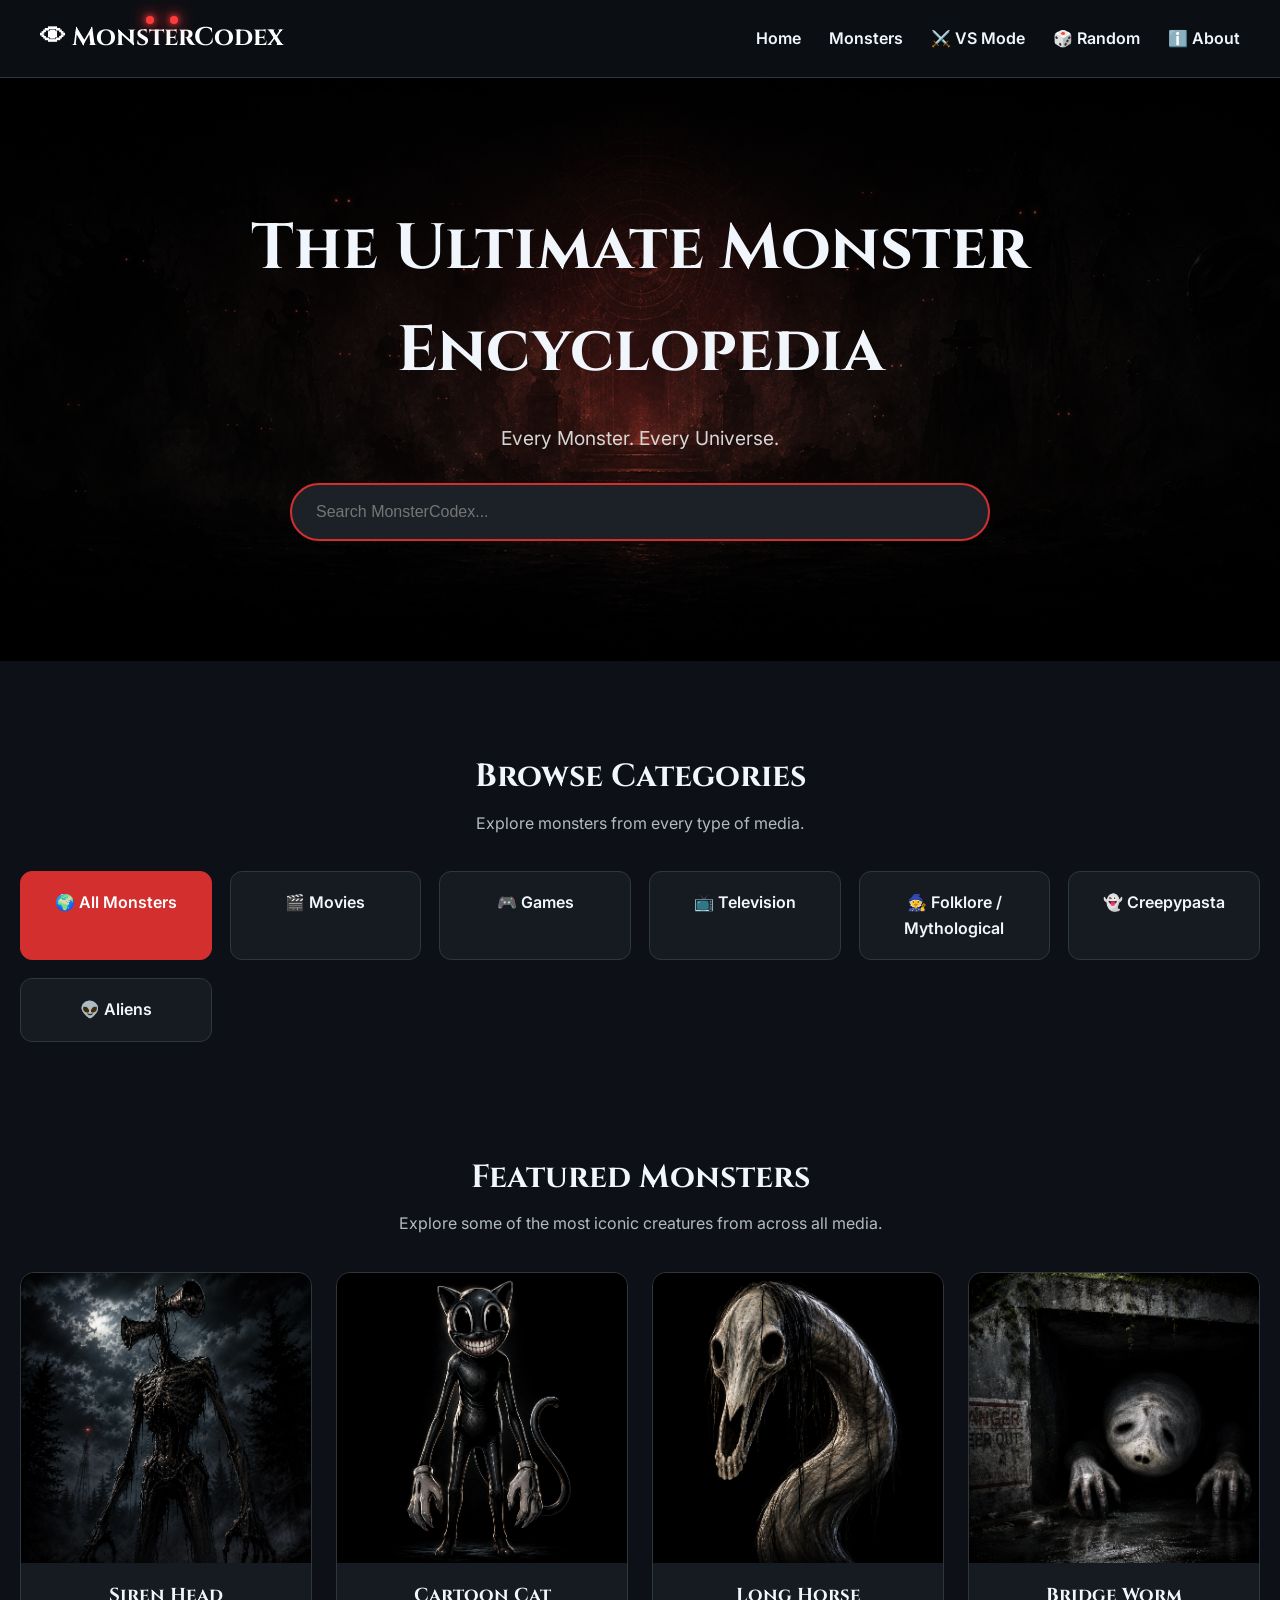
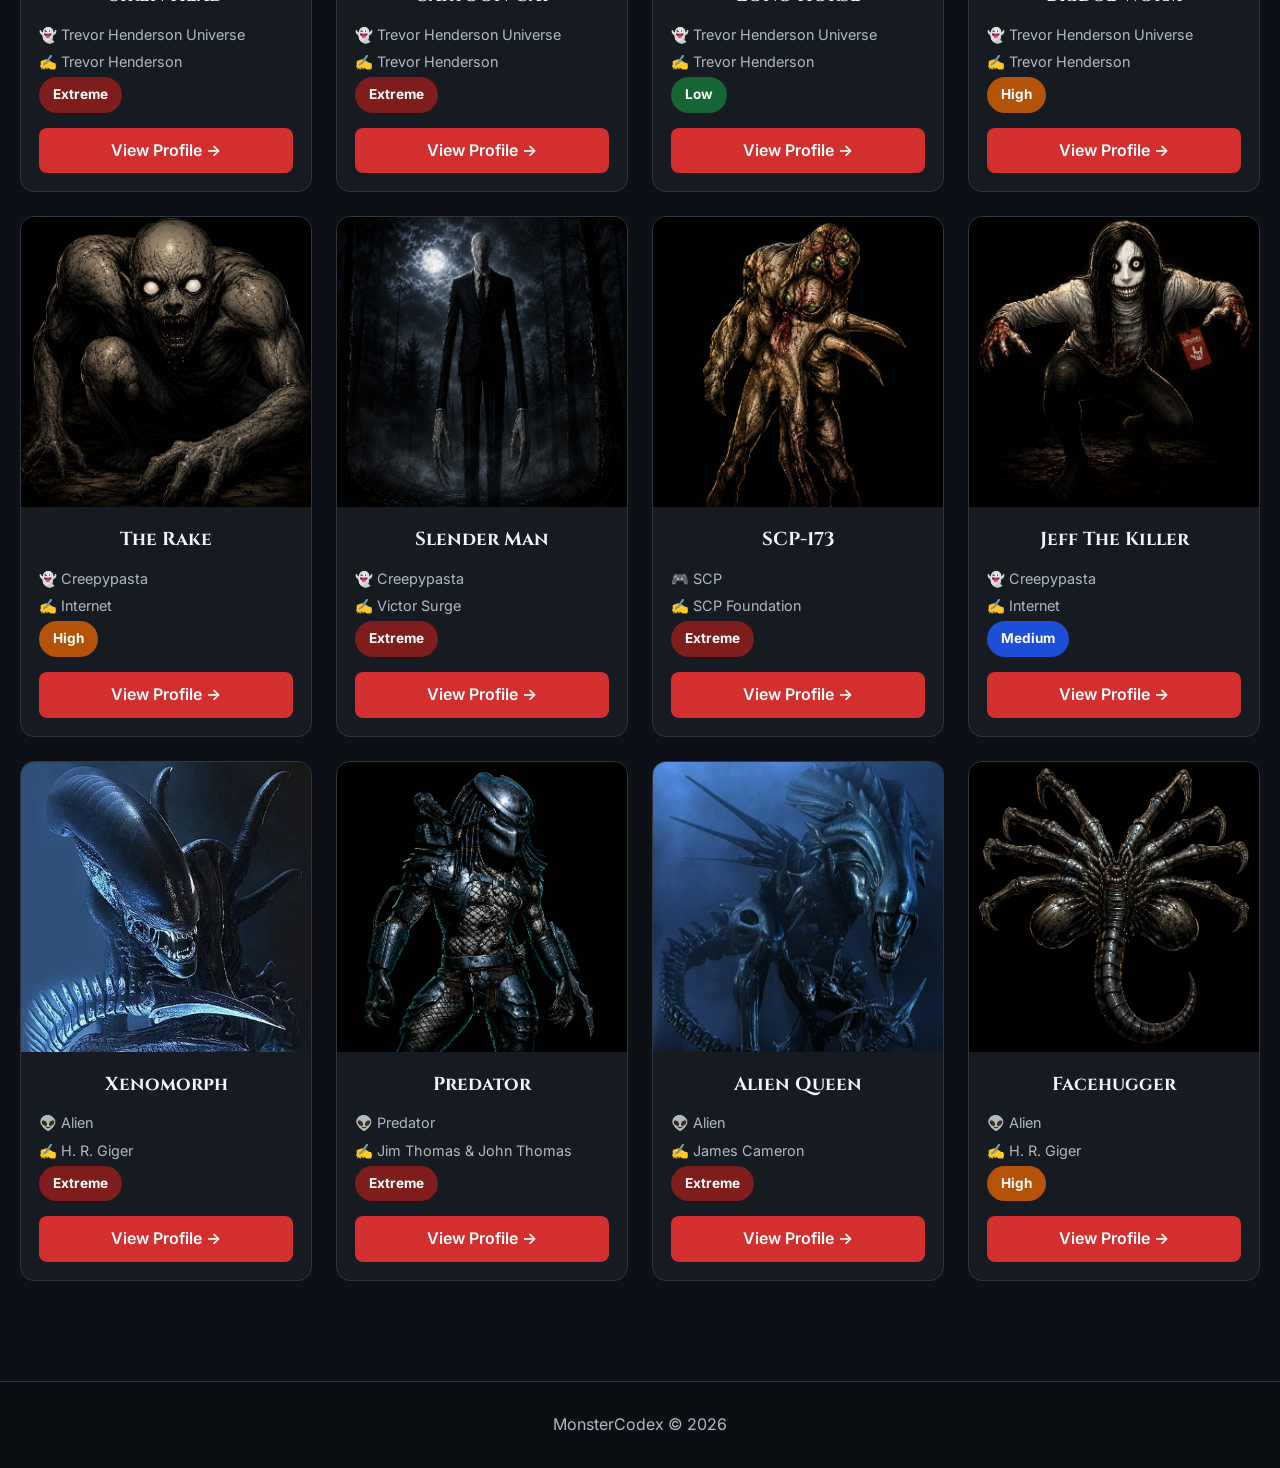
==== index.html @ 04d229d4 "Update monster.html to enhance navigation and improve layout" ====
<!DOCTYPE html>
<html lang="en">

<head>

<meta charset="UTF-8">
<meta name="viewport" content="width=device-width, initial-scale=1.0">

<title>MonsterCodex | Every Monster. Every Universe.</title>

<link rel="preconnect" href="https://fonts.googleapis.com">
<link rel="preconnect" href="https://fonts.gstatic.com" crossorigin>

<link
    href="https://fonts.googleapis.com/css2?family=Cinzel:wght@700&family=Inter:wght@300;400;500;600;700&display=swap"
    rel="stylesheet"
>

<link rel="stylesheet" href="style.css">

</head>


<body>


<!-- =========================
     NAVIGATION
========================= -->

<nav class="navbar">

    <div class="logo">

        <div class="monster-eyes">
            <span class="eye"></span>
            <span class="eye"></span>
        </div>

        <a href="index.html">
            👁 MonsterCodex
        </a>

    </div>


    <ul class="nav-links">

        <li>
            <a href="index.html">
                Home
            </a>
        </li>

        <li>
            <a href="monsters.html">
                Monsters
            </a>
        </li>

        <li>
            <a href="vs.html">
                ⚔️ VS Mode
            </a>
        </li>

        <li>
            <a href="#" id="random-monster">
                🎲 Random
            </a>
        </li>

        <li>
            <a href="about.html">
                ℹ️ About
            </a>
        </li>

    </ul>

</nav>



<!-- =========================
     HERO
========================= -->

<header class="hero">

    <div class="hero-content">

        <h1>
            The Ultimate Monster Encyclopedia
        </h1>

        <p>
            Every Monster. Every Universe.
        </p>


        <div class="search-container">

            <input
                id="search"
                type="text"
                placeholder="Search MonsterCodex..."
            >

            <div id="search-results"></div>

        </div>

    </div>

</header>



<!-- =========================
     BROWSE CATEGORIES
========================= -->

<section
    id="categories"
    class="categories"
>

    <div class="section-title">

        <h2>
            Browse Categories
        </h2>

        <p>
            Explore monsters from every type of media.
        </p>

    </div>


    <div class="category-grid">

        <div
            class="category active"
            data-category="All"
        >
            🌍 All Monsters
        </div>


        <div
            class="category"
            data-category="Movies"
        >
            🎬 Movies
        </div>


        <div
            class="category"
            data-category="Games"
        >
            🎮 Games
        </div>


        <div
            class="category"
            data-category="Television"
        >
            📺 Television
        </div>


        <div
            class="category"
            data-category="Folklore / Mythological"
        >
            🧙 Folklore / Mythological
        </div>


        <div
            class="category"
            data-category="Creepypasta"
        >
            👻 Creepypasta
        </div>


        <div
            class="category"
            data-category="Aliens"
        >
            👽 Aliens
        </div>

    </div>

</section>



<!-- =========================
     FEATURED MONSTERS
     HOME PAGE ONLY
========================= -->

<section
    id="featured"
    class="featured"
>

    <div class="section-title">

        <h2>
            Featured Monsters
        </h2>

        <p>
            Explore some of the most iconic creatures from across all media.
        </p>

    </div>


    <div class="monster-grid"></div>

</section>



<!-- =========================
     FOOTER
========================= -->

<footer>

    <p>
        MonsterCodex © 2026
    </p>

</footer>



<!-- =========================
     RANDOM ENCOUNTER
========================= -->

<div id="encounter-screen">

    <div class="encounter-box">


        <div class="scan-header">
            ███████████████████
        </div>


        <h2>
            MONSTERCODEX
        </h2>


        <h3>
            CLASSIFIED DATABASE
        </h3>


        <p id="encounter-text">
            Initialising secure scan...
        </p>


        <div class="loading-bar">

            <div class="loading-fill"></div>

        </div>


        <div id="scan-percent">
            0%
        </div>



        <img
            id="encounter-image"
            src=""
            alt=""
            style="
                display:none;
                max-width:220px;
                border-radius:12px;
                margin:20px auto;
            "
        >


        <h2
            id="encounter-name"
            style="display:none;"
        >
        </h2>


        <button
            id="encounter-button"
            style="display:none;"
        >
            ACCESS FILE
        </button>


    </div>


</div>



<!-- =========================
     SCRIPTS
========================= -->

<script src="data.js"></script>
<script src="script.js"></script>


</body>

</html>
---- style.css ----
/*==================================================
MONSTERCODEX
==================================================*/

:root{

--bg:#0d1117;
--panel:#161b22;
--panel2:#21262d;
--border:#30363d;

--text:#f0f6fc;
--muted:#b1bac4;

--red:#d32f2f;
--green:#22c55e;
--orange:#f59e0b;
--blue:#3b82f6;

--radius:12px;

}

/*==================================================
RESET
==================================================*/

*{
margin:0;
padding:0;
box-sizing:border-box;
}

html{
scroll-behavior:smooth;
}

body{
background:var(--bg);
color:var(--text);
font-family:'Inter',sans-serif;
line-height:1.6;
}

img{
display:block;
max-width:100%;
}

a{
text-decoration:none;
color:inherit;
}

ul{
list-style:none;
}

/*==================================================
HEADINGS
==================================================*/

h1,h2,h3,h4{
font-family:'Cinzel',serif;
font-weight:700;
}

h1{
font-size:2.6rem;
}

h2{
font-size:2rem;
margin-bottom:10px;
}

p{
color:var(--muted);
}

/*==================================================
NAVBAR
==================================================*/

.navbar{
display:flex;
justify-content:space-between;
align-items:center;
padding:18px 40px;
background:#0b0f14;
border-bottom:1px solid var(--border);
position:sticky;
top:0;
z-index:999;
}

.logo{
font-size:1.6rem;
font-family:'Cinzel',serif;
font-weight:bold;
color:white;
}

.nav-links{
display:flex;
gap:28px;
}

.nav-links a{
font-weight:600;
transition:.25s;
}

.nav-links a:hover{
color:var(--red);
}

/*==================================================
BUTTONS
==================================================*/

.button{
display:inline-block;
padding:10px 20px;
background:var(--red);
color:white;
border-radius:8px;
font-weight:600;
transition:.25s;
}

.button:hover{
transform:translateY(-2px);
box-shadow:0 10px 25px rgba(211,47,47,.35);
}

/*==================================================
HERO
==================================================*/

.hero{
    padding:120px 20px;
    text-align:center;
    position:relative;

    background:
        radial-gradient(circle at center,
            rgba(0,0,0,.15) 0%,
            rgba(0,0,0,.35) 45%,
            rgba(0,0,0,.75) 100%),
        url("images/banners/header.png");

    background-size:cover;
    background-position:center;
    background-repeat:no-repeat;
}

.hero::before{
content:"";
position:absolute;
inset:0;
background:transparent;

}

.hero-content{
position:relative;
max-width:850px;
margin:auto;
z-index:2;
}

.hero h1{
font-size:4rem;
margin-bottom:20px;
}

.hero p{
font-size:1.2rem;
margin-bottom:30px;
color:#d6d6d6;
}

.search-container{
position:relative;
width:100%;
max-width:700px;
margin:auto;
}

#search{
width:100%;
padding:18px 24px;
background:#1c2128;
border:2px solid var(--red);
border-radius:40px;
color:white;
font-size:1rem;
outline:none;
transition:.25s;
}

#search:focus{
transform:scale(1.02);
}

#search-results{
position:absolute;
top:calc(100% + 8px);
left:0;
width:100%;
background:var(--panel);
border:1px solid var(--border);
border-radius:12px;
overflow:hidden;
display:none;
z-index:9999;
box-shadow:0 15px 35px rgba(0,0,0,.5);
}

.search-item{
display:flex;
align-items:center;
gap:12px;
padding:14px;
cursor:pointer;
border-bottom:1px solid var(--border);
transition:.2s;
}

.search-item:last-child{
border-bottom:none;
}

.search-item:hover{
background:#242b34;
}

.search-item img{
width:48px;
height:48px;
object-fit:cover;
border-radius:6px;
}

.search-item h4{
font-family:'Inter',sans-serif;
margin:0;
}

.search-item p{
font-size:.85rem;
}

/*==================================================
SECTION TITLES
==================================================*/

.section-title{
text-align:center;
margin:70px 0 35px;
}

.section-title h2{
margin-bottom:8px;
}

.section-title p{
font-size:1rem;
color:var(--muted);
}

/*==================================================
CATEGORY GRID
==================================================*/

.categories{
max-width:1400px;
margin:0 auto;
padding:20px;
}

.category-grid{
display:grid;
grid-template-columns:repeat(auto-fit,minmax(170px,1fr));
gap:18px;
}

.category{
background:var(--panel);
border:1px solid var(--border);
border-radius:12px;
padding:18px;
text-align:center;
font-weight:600;
cursor:pointer;
transition:.25s;
user-select:none;
}

.category:hover{
background:#1d232c;
border-color:var(--red);
transform:translateY(-4px);
}

.category.active{
background:var(--red);
border-color:var(--red);
color:white;
}

/*==================================================
FEATURED MONSTERS
==================================================*/

.featured{
max-width:1400px;
margin:0 auto;
padding:20px;
}

.monster-grid{
display:grid;
grid-template-columns:repeat(auto-fill,minmax(270px,1fr));
gap:24px;
}

/*==================================================
MONSTER CARD
==================================================*/

.card{
background:var(--panel);
border:1px solid var(--border);
border-radius:14px;
overflow:hidden;
transition:.3s;
display:flex;
flex-direction:column;
}

.card:hover{
transform:translateY(-8px);
border-color:var(--red);
box-shadow:0 18px 40px rgba(0,0,0,.45);
}

.card img{
width:100%;
height:auto;
display:block;
object-fit:contain;
}

.card-content{
display:flex;
flex-direction:column;
padding:18px;
flex:1;
}

.card-content h3{
    text-align:center;
    margin-bottom:12px;
}

.card-content p{
font-size:.9rem;
margin-bottom:4px;
}

.card .button{
margin-top:auto;
text-align:center;
}

/*==================================================
THREAT BADGES
==================================================*/

.threat{
display:inline-flex;
align-items:center;
justify-content:center;
padding:7px 14px;
border-radius:999px;
font-size:.85rem;
font-weight:700;
margin-bottom:15px;
width:max-content;
}

.threat.extreme{
background:#7f1d1d;
color:#fff;
}

.threat.high{
background:#b45309;
color:#fff;
}

.threat.medium{
background:#1d4ed8;
color:#fff;
}

.threat.low{
background:#166534;
color:#fff;
}

.threat.unknown{
background:#374151;
color:#fff;
}

/*==================================================
FOOTER
==================================================*/

footer{
margin-top:80px;
padding:30px;
text-align:center;
border-top:1px solid var(--border);
color:var(--muted);
background:#0b0f14;
}

/*==================================================
MONSTER PROFILE
==================================================*/

.monster-profile{
max-width:1400px;
margin:50px auto;
padding:0 20px;
}

.profile-top{
display:grid;
grid-template-columns:400px 1fr;
gap:45px;
align-items:start;
}

/*==================================================
LEFT COLUMN
==================================================*/

.profile-left{
display:flex;
flex-direction:column;
align-items:center;
}

#monster-image{
    width:100%;
    aspect-ratio:1/1;
    object-fit:cover;
    border:2px solid var(--red);
    border-radius:14px;
    background:#111;
    margin-bottom:18px;
}


/*==================================================
RIGHT COLUMN
==================================================*/

.profile-right{
display:flex;
flex-direction:column;
gap:15px;
}

.profile-right h1{
font-size:2.5rem;
margin:0;
}

.monster-intro{
font-size:1rem;
line-height:1.8;
color:var(--muted);
}

/*==================================================
INFO TABLE
==================================================*/

.monster-table{
width:100%;
border-collapse:collapse;
background:var(--panel);
border-radius:12px;
overflow:hidden;
}

.monster-table tr:nth-child(even){
background:#1b2129;
}

.monster-table th{
width:180px;
padding:10px 16px;
text-align:left;
background:#20262e;
font-weight:600;
}

.monster-table td{
padding:10px 16px;
}

/*==================================================
ABILITY / WEAKNESS CARDS
==================================================*/

.profile-bottom{
display:grid;
grid-template-columns:1fr 1fr;
gap:20px;
}

.profile-section{
background:var(--panel);
border:1px solid var(--border);
border-radius:12px;
padding:18px;
}

.profile-section h2{
display:flex;
align-items:center;
gap:10px;
font-size:1.1rem;
margin-bottom:15px;
padding-bottom:10px;
border-bottom:2px solid var(--red);
}

#monster-abilities,
#monster-weaknesses{
display:flex;
flex-direction:column;
gap:10px;
}

#monster-abilities li,
#monster-weaknesses li{
display:flex;
align-items:center;
gap:10px;
padding:8px 12px;
background:var(--panel2);
border:1px solid var(--border);
border-radius:8px;
font-size:.9rem;
transition:.25s;
}

#monster-abilities li:hover{
background:#123524;
border-color:var(--green);
}

#monster-weaknesses li:hover{
background:#5a1a1a;
border-color:#ef4444;
}

.ability-icon,
.weakness-icon{
width:30px;
height:30px;
display:flex;
justify-content:center;
align-items:center;
border-radius:50%;
flex-shrink:0;
}

.ability-icon{
background:#14532d;
}

.weakness-icon{
background:#7f1d1d;
}

/*==================================================
RELATED MONSTERS
==================================================*/

.related-grid{
display:grid;
grid-template-columns:repeat(3,1fr);
gap:18px;
margin-top:15px;
}

/*==================================================
RETURN BUTTON
==================================================*/

.back-home{
text-align:center;
margin:45px 0;
}

/*==================================================
MOBILE
==================================================*/

@media(max-width:950px){

.profile-top{
grid-template-columns:1fr;
}

.profile-left{
max-width:340px;
margin:auto;
}

.profile-bottom{
grid-template-columns:1fr;
}

.profile-right h1{
font-size:2rem;
}

.monster-table th{
width:130px;
}

}

/*==================================================
RANDOM ENCOUNTER
==================================================*/

#encounter-screen{
position:fixed;
top:0;
left:0;
width:100%;
height:100%;
display:none;
justify-content:center;
align-items:center;
background:rgba(0,0,0,.85);
backdrop-filter:blur(4px);
z-index:99999;
}

.encounter-box{
width:420px;
max-width:90%;
padding:40px;
background:#161b22;
border:2px solid #d32f2f;
border-radius:14px;
text-align:center;
box-shadow:0 0 40px rgba(211,47,47,.45);
}

.encounter-box h2{
margin-bottom:20px;
}

.encounter-box p{
margin-bottom:25px;
color:#b1bac4;
}

.loading-bar{
height:10px;
background:#30363d;
border-radius:20px;
overflow:hidden;
}

.loading-fill{
width:0;
height:100%;
background:#d32f2f;
animation:loading 2s linear forwards;
}

@keyframes loading{

from{
width:0%;
}

to{
width:100%;
}

}

/*==================================================
LOADING BAR
==================================================*/

.loading-bar{
width:100%;
height:12px;
background:#2b3139;
border-radius:999px;
overflow:hidden;
}

.loading-fill{
width:0;
height:100%;
background:var(--red);
animation:loading 1.5s linear forwards;
}

@keyframes loading{

from{
width:0%;
}

to{
width:100%;
}

}

/*==================================================
GENERAL ANIMATIONS
==================================================*/

.button,
.card,
.category,
.profile-section,
.gallery img,
#monster-image{
transition:.25s;
}

.card:hover{
transform:translateY(-8px);
}

.category:hover{
transform:translateY(-5px);
}

.profile-section:hover{
border-color:var(--red);
}

.gallery img:hover{
transform:scale(1.08);
}

#monster-image:hover{
box-shadow:0 0 35px rgba(211,47,47,.35);
}

/*==================================================
SCROLLBAR
==================================================*/

::-webkit-scrollbar{
width:10px;
}

::-webkit-scrollbar-track{
background:#0d1117;
}

::-webkit-scrollbar-thumb{
background:#3a3f46;
border-radius:20px;
}

::-webkit-scrollbar-thumb:hover{
background:var(--red);
}

/*==================================================
UTILITY
==================================================*/

.hidden{
display:none!important;
}

.center{
text-align:center;
}

.mt20{
margin-top:20px;
}

.mt30{
margin-top:30px;
}

.mb20{
margin-bottom:20px;
}

.mb30{
margin-bottom:30px;
}

/*==================================================
RESPONSIVE
==================================================*/

@media(max-width:1200px){

.monster-grid{
grid-template-columns:repeat(auto-fill,minmax(240px,1fr));
}

}

@media(max-width:900px){

.navbar{
flex-direction:column;
gap:15px;
padding:20px;
}

.nav-links{
flex-wrap:wrap;
justify-content:center;
gap:18px;
}

.hero{
    background:
        linear-gradient(rgba(10,10,10,.70), rgba(10,10,10,.85)),
        url("images/banners/header.png");

    background-size: cover;
    background-position: center;
    background-repeat: no-repeat;

    min-height: 650px;

    display: flex;
    justify-content: center;
    align-items: center;
    text-align: center;

    padding: 120px 20px 80px;
}

.hero h1{
font-size:2.8rem;
}

.monster-grid{
grid-template-columns:1fr;
}

.category-grid{
grid-template-columns:repeat(2,1fr);
}

}

@media(max-width:600px){

.hero h1{
font-size:2.2rem;
}

.category-grid{
grid-template-columns:1fr;
}

.profile-left{
max-width:300px;
}

.profile-right h1{
font-size:1.8rem;
}

.monster-table th,
.monster-table td{
padding:10px;
font-size:.9rem;
}

.gallery img{
width:60px;
height:60px;
}

.button{
width:100%;
text-align:center;
}

}

.random-popup {
    display: none;
    position: fixed;
    inset: 0;
    background: rgba(0,0,0,.85);
    justify-content: center;
    align-items: center;
    z-index: 99999;
}

.random-popup.show {
    display: flex;
}

.random-box {
    background: #111;
    border: 2px solid #e63946;
    border-radius: 12px;
    padding: 30px;
    text-align: center;
    color: white;
    max-width: 420px;
    width: 90%;
}

#encounter-name{

    font-size:32px;
    font-family:'Cinzel',serif;
    margin-top:15px;
    color:#ffffff;

}

#encounter-text{

    color:#cccccc;
    margin-top:10px;
    min-height:24px;

}

#encounter-button{

    margin-top:25px;
    padding:14px 30px;
    background:#e63946;
    color:#fff;
    border:none;
    border-radius:8px;
    font-size:16px;
    cursor:pointer;
    transition:.25s;

}

#encounter-button:hover{

    transform:scale(1.05);
    background:#ff4d5f;

}

#encounter-image{

    width:220px;
    height:220px;
    object-fit:cover;
    border-radius:12px;
    border:2px solid #e63946;
    margin:20px auto;

}

.scan-header{
    font-family:monospace;
    color:#ff3131;
    letter-spacing:4px;
    opacity:.7;
    margin-bottom:15px;
}

.encounter-box h2{
    font-family:'Cinzel',serif;
    letter-spacing:2px;
    margin-bottom:5px;
}

.encounter-box h3{
    color:#ff3131;
    font-size:14px;
    letter-spacing:5px;
    margin-bottom:25px;
    text-transform:uppercase;
}

#encounter-text{
    color:#cfcfcf;
    min-height:24px;
    margin-bottom:15px;
}

#encounter-name{
    font-size:32px;
    letter-spacing:2px;
    margin-top:20px;
    text-transform:uppercase;
}

#encounter-button{
    margin-top:20px;
    padding:14px 30px;
    background:#d11f1f;
    border:none;
    color:white;
    border-radius:8px;
    cursor:pointer;
    font-weight:bold;
    letter-spacing:2px;
    text-transform:uppercase;
    transition:.25s;
}

#encounter-button:hover{
    background:#ff3131;
    transform:scale(1.05);
}

#encounter-image{
    width:220px;
    height:220px;
    object-fit:cover;
    border-radius:12px;
    border:2px solid #d11f1f;
    margin:20px auto;
    display:block;
}

#scan-percent{
    margin-top:15px;
    font-family:monospace;
    font-size:22px;
    color:#ff3131;
    font-weight:bold;
    letter-spacing:2px;
}

html {
    scroll-behavior: smooth;
}

.logo a{
    color:inherit;
    text-decoration:none;
    transition:0.2s;
}

.logo a:hover{
    color:#e63946;
}

.logo{
    position:relative;
    display:inline-block;
    transition:.8s;
    transition-delay:.4s;
}

.monster-eyes{
    position:absolute;
    top:-8px;
    left:55%;
    transform:translateX(-50%);
    display:flex;
    gap:16px;
    pointer-events:none;
}

.eye{
    width:8px;
    height:8px;
    background:#ff3b3b;
    border-radius:50%;
    box-shadow:
        0 0 6px #ff3b3b,
        0 0 14px #ff3b3b,
        0 0 22px #ff3b3b;
    animation:eyes 12s infinite;
    transform-origin:center;
}

.eye:nth-child(2){
    animation-delay:.05s;
}

@keyframes eyes{

    /* Looking forward */
    0%,15%{
        transform:translateX(0) scaleY(1);
    }

    /* Look left */
    20%,30%{
        transform:translateX(-3px) scaleY(1);
    }

    /* Centre */
    35%,45%{
        transform:translateX(0) scaleY(1);
    }

    /* Look right */
    50%,60%{
        transform:translateX(3px) scaleY(1);
    }

    /* Blink */
    65%{
        transform:translateX(3px) scaleY(.1);
    }

    /* Open */
    68%{
        transform:translateX(3px) scaleY(1);
    }

    /* Look left */
    75%,85%{
        transform:translateX(-2px) scaleY(1);
    }

    /* Return */
    90%,100%{
        transform:translateX(0) scaleY(1);
    }

}

.logo{
    position:relative;
    display:inline-block;
    transition:transform .25s ease;
}

.logo.monster-awake{
    transform:scale(1.02);
}

.monster-eyes{
    position:absolute;
    top:-14px;
    left:50%;
    transform:translateX(-50%);
    display:flex;
    gap:16px;
    padding:12px;
    transition:.35s ease;
    pointer-events:none;
}

.logo.monster-awake .monster-eyes{
    animation:shakeEyes .18s linear 4;
    background:#ff1b1b;
    transform:scale(1.35);
    box-shadow:
        0 0 8px #ff0000,
        0 0 18px #ff0000,
        0 0 35px #ff0000,
        0 0 55px #ff0000;
}

.logo:hover .monster-eyes{
    transform:translate(-50%,8px) scale(.9);
    opacity:.15;
}

.card-link{
    text-decoration:none;
    color:inherit;
    display:block;
}

.card-link:hover{
    text-decoration:none;
}

.card{
    cursor:pointer;
}

@keyframes shakeEyes{

0%{transform:translateX(-50%) translateX(0);}
25%{transform:translateX(-50%) translateX(-2px);}
50%{transform:translateX(-50%) translateX(2px);}
75%{transform:translateX(-50%) translateX(-2px);}
100%{transform:translateX(-50%) translateX(0);}

}

/* PAGINATION */

.pagination{

    display:flex;
    justify-content:center;
    align-items:center;
    gap:20px;
    margin:50px 0;

}

.pagination button{

    background:#d32f2f;
    color:#fff;
    border:none;
    padding:12px 24px;
    border-radius:8px;
    cursor:pointer;
    font-weight:bold;
    transition:.25s;

}

.pagination button:hover{

    transform:translateY(-2px);

}

.pagination button:disabled{

    opacity:.4;
    cursor:not-allowed;

}

#page-info{

    font-weight:bold;

}

/* =========================================
   MONSTER TYPE FILTERS
========================================= */

#type-filters {
    width: 100%;
    margin: 25px 0 35px;
    text-align: center;
}

#type-filters .section-title {
    margin-bottom: 20px;
}

#type-filters .section-title h3 {
    margin-bottom: 8px;
}

#type-filters .section-title p {
    margin: 0;
}

.type-filter-grid {
    display: flex;
    flex-wrap: wrap;
    justify-content: center;
    gap: 12px;
    margin-top: 20px;
}

.type-filter {
    padding: 12px 20px;
    border: 1px solid #303640;
    border-radius: 10px;
    background: #171b21;
    color: #fff;
    cursor: pointer;
    font-weight: 600;
    transition: 0.2s ease;
}

.type-filter:hover {
    background: #242a32;
    transform: translateY(-2px);
}

.type-filter.active {
    background: #c93b32;
    border-color: #c93b32;
    color: #fff;
}
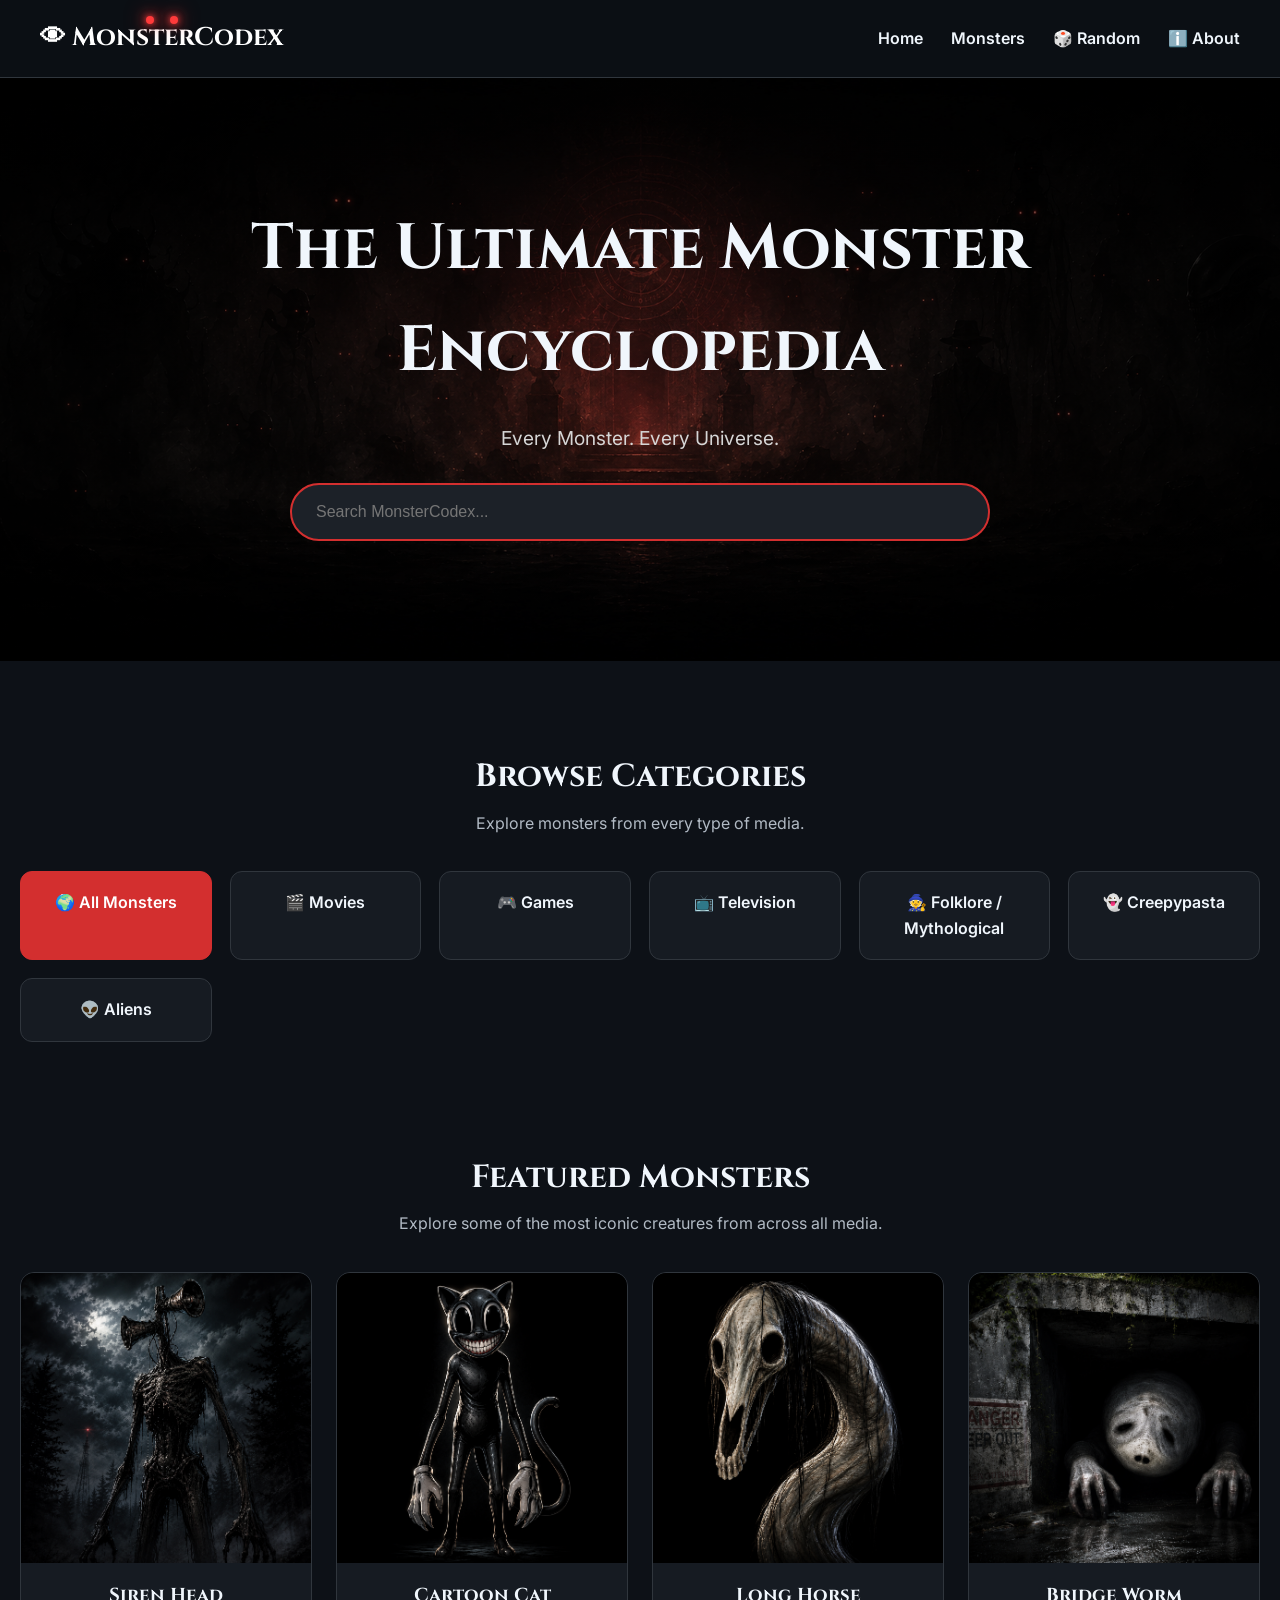
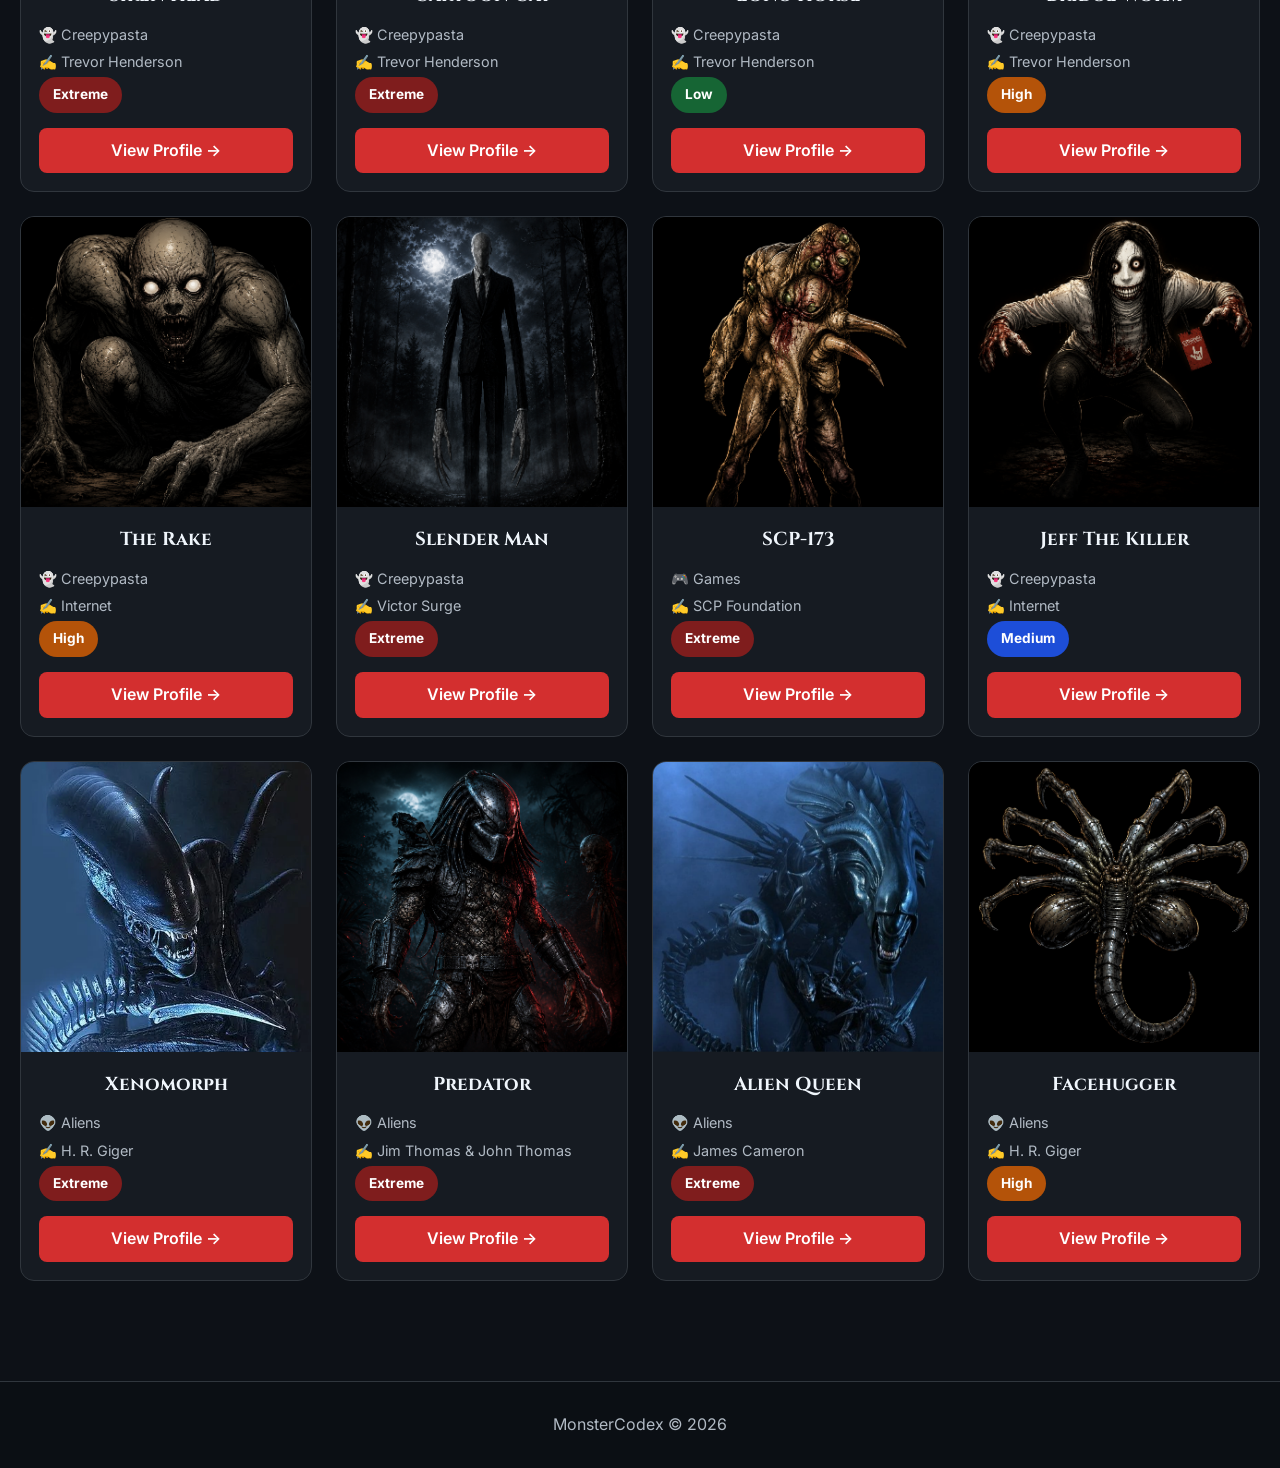
==== commit 4a13b609: "Remove VS Mode link from navigation" ====
--- a/index.html
+++ b/index.html
@@ -58,12 +58,7 @@
             </a>
         </li>
 
-        <li>
-            <a href="vs.html">
-                ⚔️ VS Mode
-            </a>
-        </li>
-
+        
         <li>
             <a href="#" id="random-monster">
                 🎲 Random
@@ -203,9 +198,10 @@
 
 
 <!-- =========================
+
      FEATURED MONSTERS
-     HOME PAGE ONLY
-========================= -->
+
+     ========================= -->
 
 <section
     id="featured"
--- a/style.css
+++ b/style.css
@@ -1308,4 +1308,554 @@
     background: #c93b32;
     border-color: #c93b32;
     color: #fff;
+}
+
+/* =========================================
+   MONSTER PROFILE INFO FIX
+========================================= */
+
+.profile-right .monster-table {
+    width: 100%;
+    max-width: 700px;
+    border-collapse: separate;
+    border-spacing: 0 8px;
+    background: transparent;
+}
+
+.profile-right .monster-table tr {
+    background: var(--panel);
+}
+
+.profile-right .monster-table tr:nth-child(even) {
+    background: var(--panel);
+}
+
+.profile-right .monster-table th {
+    width: 180px;
+    padding: 12px 16px;
+    background: #20262e;
+    border: 1px solid var(--border);
+    border-right: none;
+}
+
+.profile-right .monster-table td {
+    padding: 12px 16px;
+    background: var(--panel);
+    border: 1px solid var(--border);
+}
+
+.profile-right .monster-table th:first-child {
+    border-radius: 8px 0 0 8px;
+}
+
+.profile-right .monster-table td:last-child {
+    border-radius: 0 8px 8px 0;
+}
+
+/* =========================================
+   MONSTER PROFILE HEADING
+========================================= */
+
+.profile-right h1#monster-name {
+    margin-bottom: 15px;
+    padding-bottom: 12px;
+    border-bottom: 2px solid var(--red);
+}
+
+.profile-right .monster-intro {
+    margin-bottom: 10px;
+}
+
+/* Monster source title on cards */
+
+.monster-source {
+    font-weight: 600;
+    margin: 6px 0;
+}
+
+/* =========================================
+   PROFILE LEFT COLUMN
+========================================= */
+
+.profile-left {
+    align-self: flex-start;
+}
+
+
+/* =========================================
+   ABILITIES + WEAKNESSES UNDER IMAGE
+========================================= */
+
+.profile-left .profile-bottom {
+
+    display: grid;
+
+    grid-template-columns: 1fr 1fr;
+
+    gap: 8px;
+
+    width: 100%;
+
+    margin-top: 10px;
+
+}
+
+
+/* Individual boxes */
+
+.profile-left .profile-section {
+
+    margin: 0;
+
+    padding: 12px;
+
+    min-width: 0;
+
+    height: auto;
+
+}
+
+
+/* Headings */
+
+.profile-left .profile-section h2 {
+
+    font-size: 0.9rem;
+
+    margin: 0 0 8px;
+
+    padding-bottom: 6px;
+
+    border-bottom: 1px solid var(--border);
+
+}
+
+
+/* Lists */
+
+.profile-left .profile-section ul {
+
+    margin: 0;
+
+    padding: 0;
+
+    list-style: none;
+
+}
+
+
+/* List items */
+
+.profile-left .profile-section li {
+
+    font-size: 0.8rem;
+
+    padding: 4px 0;
+
+}
+
+
+/* Icons */
+
+.profile-left .ability-icon,
+.profile-left .weakness-icon {
+
+    width: 22px;
+
+    display: inline-block;
+
+    text-align: center;
+
+}
+
+
+/* =========================================
+   MOBILE
+========================================= */
+
+@media (max-width: 700px) {
+
+    .profile-left .profile-bottom {
+
+        grid-template-columns: 1fr;
+
+    }
+
+}/* =========================================
+   MONSTER PROFILE - INFO + RELATED LAYOUT
+   Keeps profile image exactly where it is
+========================================= */
+
+/* Keep the existing profile layout */
+.profile-top {
+    align-items: start;
+}
+
+
+/* LEFT SIDE - DO NOT MOVE IMAGE */
+
+.profile-left {
+    align-self: start;
+}
+
+
+/* Abilities + Weaknesses remain underneath image */
+
+.profile-left .profile-bottom {
+    display: grid;
+    grid-template-columns: 1fr 1fr;
+    gap: 8px;
+    width: 100%;
+    margin-top: 10px;
+}
+
+
+/* =========================================
+   RIGHT SIDE
+========================================= */
+
+.profile-right {
+    display: grid;
+    grid-template-columns: minmax(0, 1fr) 180px;
+    gap: 20px;
+    align-items: start;
+}
+
+
+/* Name + description stay at top */
+
+.profile-main-info {
+    min-width: 0;
+}
+
+
+/* =========================================
+   INFORMATION TABLE CARD
+========================================= */
+
+.profile-main-info .monster-table {
+    margin-top: 20px;
+}
+
+
+/* =========================================
+   RELATED MONSTERS - SEPARATE CARD
+========================================= */
+
+.related-side {
+    width: 180px;
+    margin-top: 165px;
+    padding: 15px;
+
+    box-sizing: border-box;
+
+    background: var(--panel);
+    border: 1px solid var(--border);
+    border-radius: 10px;
+
+    align-self: start;
+}
+
+
+/* Related heading */
+
+.related-side h2 {
+    margin: 0 0 12px;
+    padding-bottom: 8px;
+
+    font-size: 1rem;
+
+    border-bottom: 2px solid var(--red);
+}
+
+
+/* Vertical monster list */
+
+.related-side .related-grid {
+    display: flex;
+    flex-direction: column;
+    gap: 10px;
+}
+
+
+/* Related monster cards */
+
+.related-side .card {
+    width: 100%;
+    margin: 0;
+}
+
+
+/* Related monster images */
+
+.related-side .card img {
+    width: 100%;
+    height: 90px;
+    object-fit: cover;
+}
+
+
+/* Related monster text */
+
+.related-side .card-content {
+    padding: 8px;
+}
+
+
+.related-side .card-content h3 {
+    margin: 0;
+
+    font-size: 0.8rem;
+}
+
+
+/* Hide unnecessary card information */
+
+.related-side .card-content p,
+.related-side .card-content .button,
+.related-side .threat {
+    display: none;
+}
+
+
+/* =========================================
+   MOBILE
+========================================= */
+
+@media (max-width: 900px) {
+
+    .profile-right {
+        grid-template-columns: 1fr;
+    }
+
+    .related-side {
+        width: 100%;
+        margin-top: 20px;
+    }
+
+    .related-side .related-grid {
+        display: grid;
+        grid-template-columns: repeat(2, 1fr);
+    }
+
+}
+
+/* =========================================
+   CLEAN MONSTER PROFILE LAYOUT
+========================================= */
+
+
+/* Keep image exactly on the left */
+
+.profile-left {
+    align-self: flex-start;
+}
+
+
+/* Abilities + weaknesses underneath image */
+
+.profile-left .profile-bottom {
+    display: grid;
+    grid-template-columns: 1fr 1fr;
+    gap: 8px;
+    width: 100%;
+    margin-top: 10px;
+}
+
+
+/* =========================================
+   RIGHT SIDE
+========================================= */
+
+.profile-right {
+    display: flex;
+    flex-direction: column;
+    align-items: stretch;
+}
+
+
+/* Name and description stay at the top */
+
+.profile-right #monster-name {
+    margin-top: 0;
+}
+
+
+/* =========================================
+   INFO + RELATED CARDS
+========================================= */
+
+.info-related-row {
+    display: grid;
+    grid-template-columns: minmax(0, 1fr) 240px;
+    gap: 20px;
+    align-items: stretch;
+    margin-top: 20px;
+
+    width: 100%;
+}
+
+
+/* Information card */
+
+.info-card {
+    width: 100%;
+    height: 100%;
+}
+
+
+/* Information table */
+
+.info-card .monster-table {
+    width: 100%;
+    height: 100%;
+    margin: 0;
+}
+
+
+/* Related Monsters card */
+
+.related-side {
+
+    width: 240px;
+    height: 100%;
+    box-sizing: border-box;
+
+    padding: 15px;
+
+    margin: 0;
+
+    background: var(--panel);
+
+    border: 1px solid var(--border);
+
+    border-radius: 10px;
+
+    align-self: stretch;
+}
+
+
+/* Related heading */
+
+.related-side h2 {
+
+    margin: 0 0 12px;
+
+    padding-bottom: 8px;
+
+    font-size: 1rem;
+
+    border-bottom: 2px solid var(--red);
+
+}
+
+
+/* Related monsters vertically */
+
+.related-side .related-grid {
+
+    display: flex;
+
+    flex-direction: column;
+
+    gap: 10px;
+
+}
+
+
+/* Related cards */
+
+.related-side .card {
+
+    width: 100%;
+
+    margin: 0;
+
+}
+
+
+
+
+.related-side .card img {
+    
+
+    width: 100%;
+    height: 80px;
+    object-fit: contain;
+    display: block;
+    background: #000;
+
+
+
+}
+
+
+
+
+.related-side .card-content {
+
+    padding: 7px;
+
+}
+
+
+.related-side .card-content h3 {
+
+    margin: 0;
+
+    font-size: 0.8rem;
+
+}
+
+
+/* Hide extra information */
+
+.related-side .card-content p,
+
+.related-side .card-content .button,
+
+.related-side .threat {
+
+    display: none;
+
+}
+
+
+/* =========================================
+   MOBILE
+========================================= */
+
+@media (max-width: 900px) {
+
+    .info-related-row {
+
+        grid-template-columns: 1fr;
+
+    }
+
+    .related-side {
+
+        width: 100%;
+
+    }
+
+    .related-side .related-grid {
+
+        display: grid;
+
+        grid-template-columns: repeat(2, 1fr);
+
+    }
+
+}
+
+
+@media (max-width: 700px) {
+
+    .profile-left .profile-bottom {
+
+        grid-template-columns: 1fr;
+
+    }
+
 }
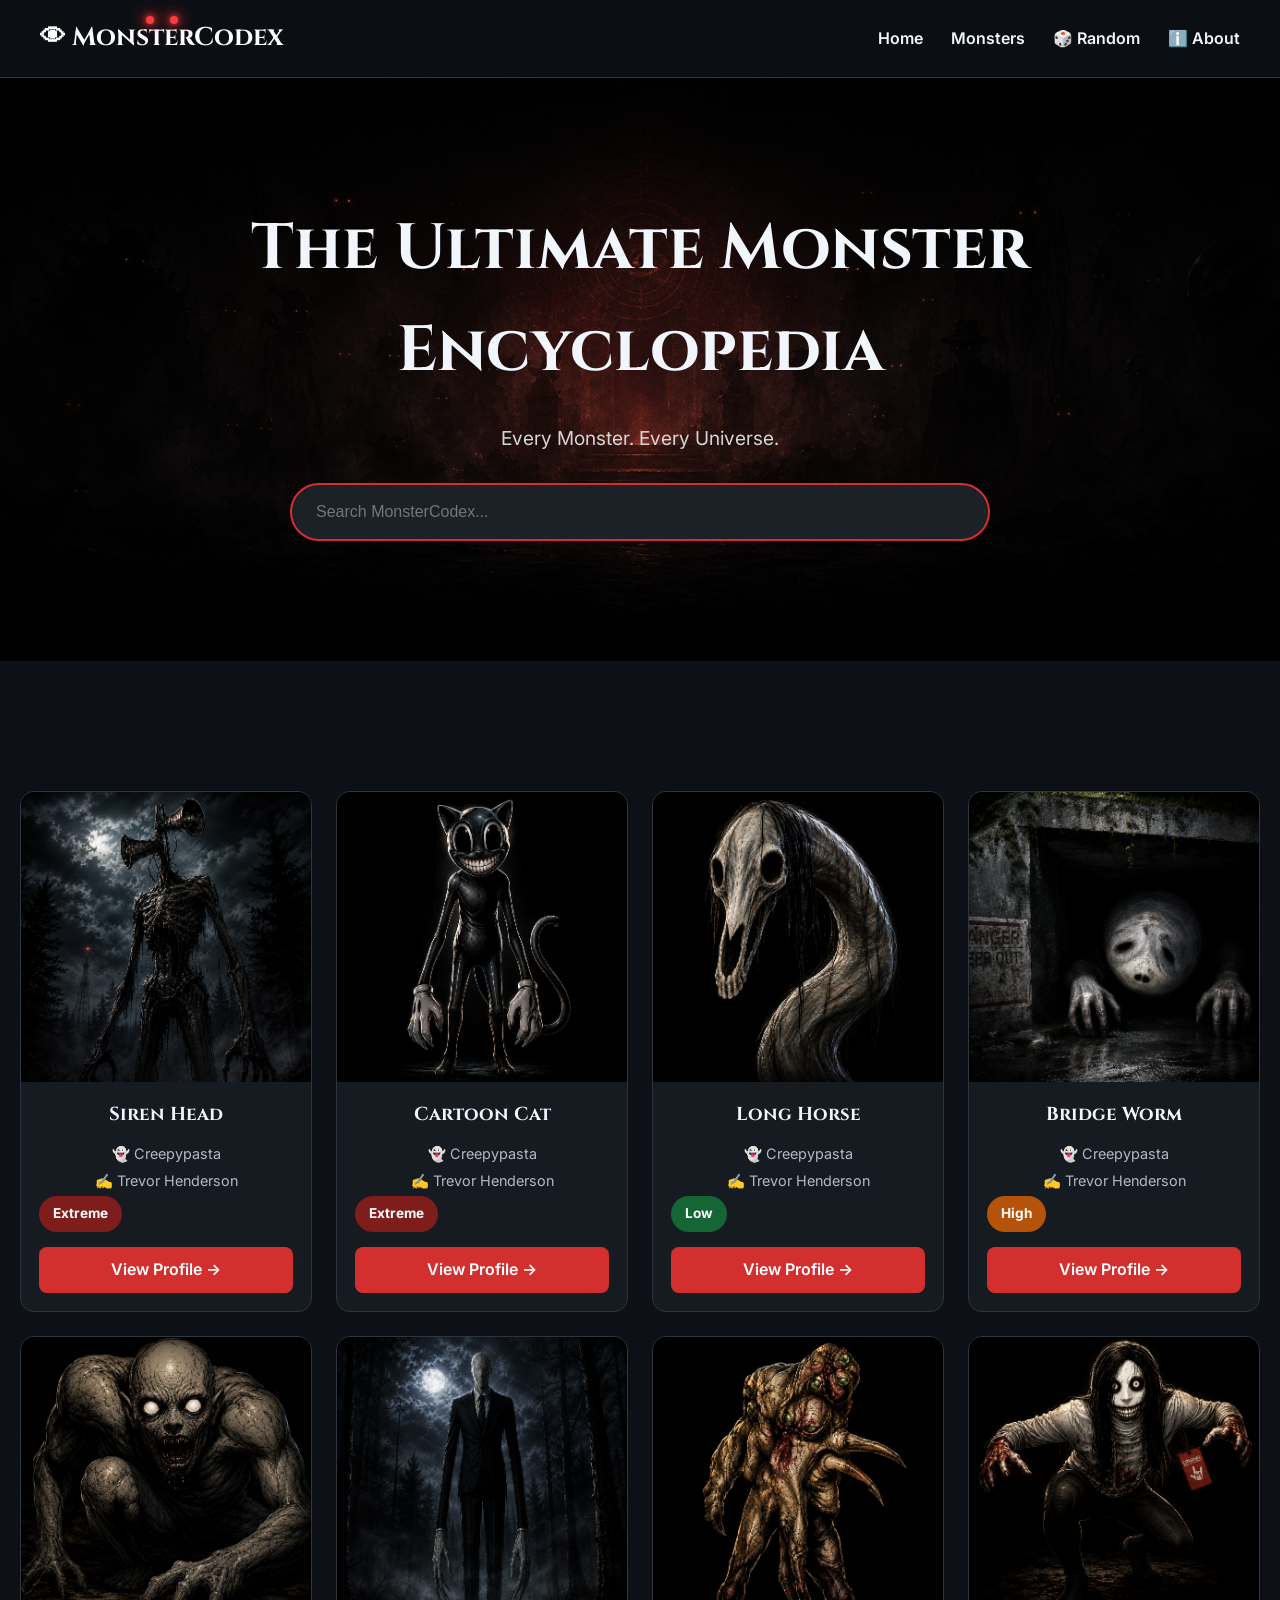
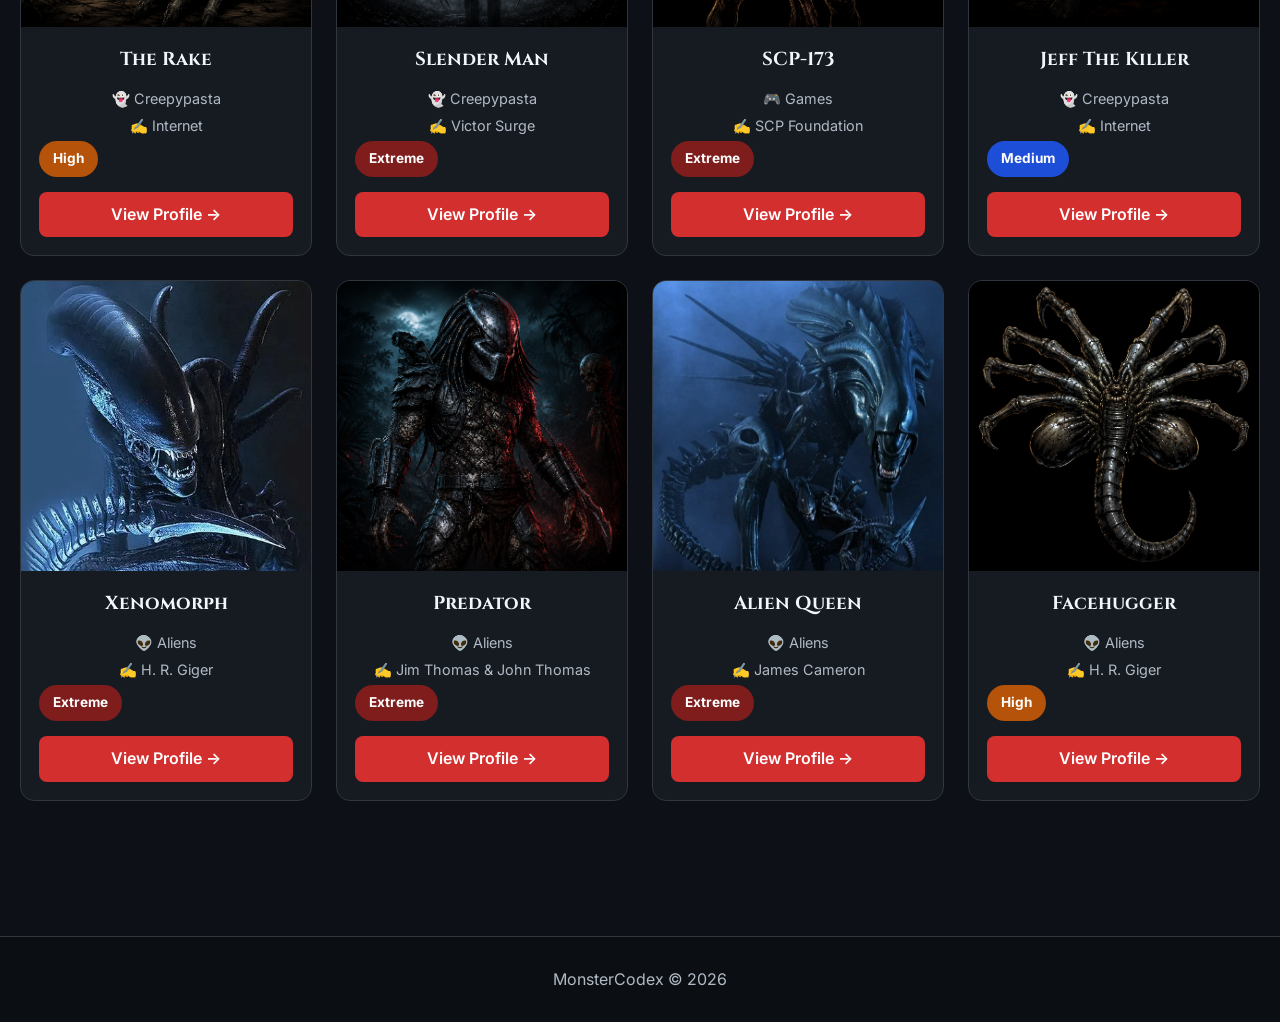
==== commit 0e04fece: "Remove categories and featured monsters section titles and descriptions from index.html" ====
--- a/index.html
+++ b/index.html
@@ -121,77 +121,7 @@
     class="categories"
 >
 
-    <div class="section-title">
-
-        <h2>
-            Browse Categories
-        </h2>
-
-        <p>
-            Explore monsters from every type of media.
-        </p>
-
-    </div>
-
-
-    <div class="category-grid">
-
-        <div
-            class="category active"
-            data-category="All"
-        >
-            🌍 All Monsters
-        </div>
-
-
-        <div
-            class="category"
-            data-category="Movies"
-        >
-            🎬 Movies
-        </div>
-
-
-        <div
-            class="category"
-            data-category="Games"
-        >
-            🎮 Games
-        </div>
-
-
-        <div
-            class="category"
-            data-category="Television"
-        >
-            📺 Television
-        </div>
-
-
-        <div
-            class="category"
-            data-category="Folklore / Mythological"
-        >
-            🧙 Folklore / Mythological
-        </div>
-
-
-        <div
-            class="category"
-            data-category="Creepypasta"
-        >
-            👻 Creepypasta
-        </div>
-
-
-        <div
-            class="category"
-            data-category="Aliens"
-        >
-            👽 Aliens
-        </div>
-
-    </div>
+    
 
 </section>
 
@@ -210,15 +140,7 @@
 
     <div class="section-title">
 
-        <h2>
-            Featured Monsters
-        </h2>
-
-        <p>
-            Explore some of the most iconic creatures from across all media.
-        </p>
-
-    </div>
+        
 
 
     <div class="monster-grid"></div>
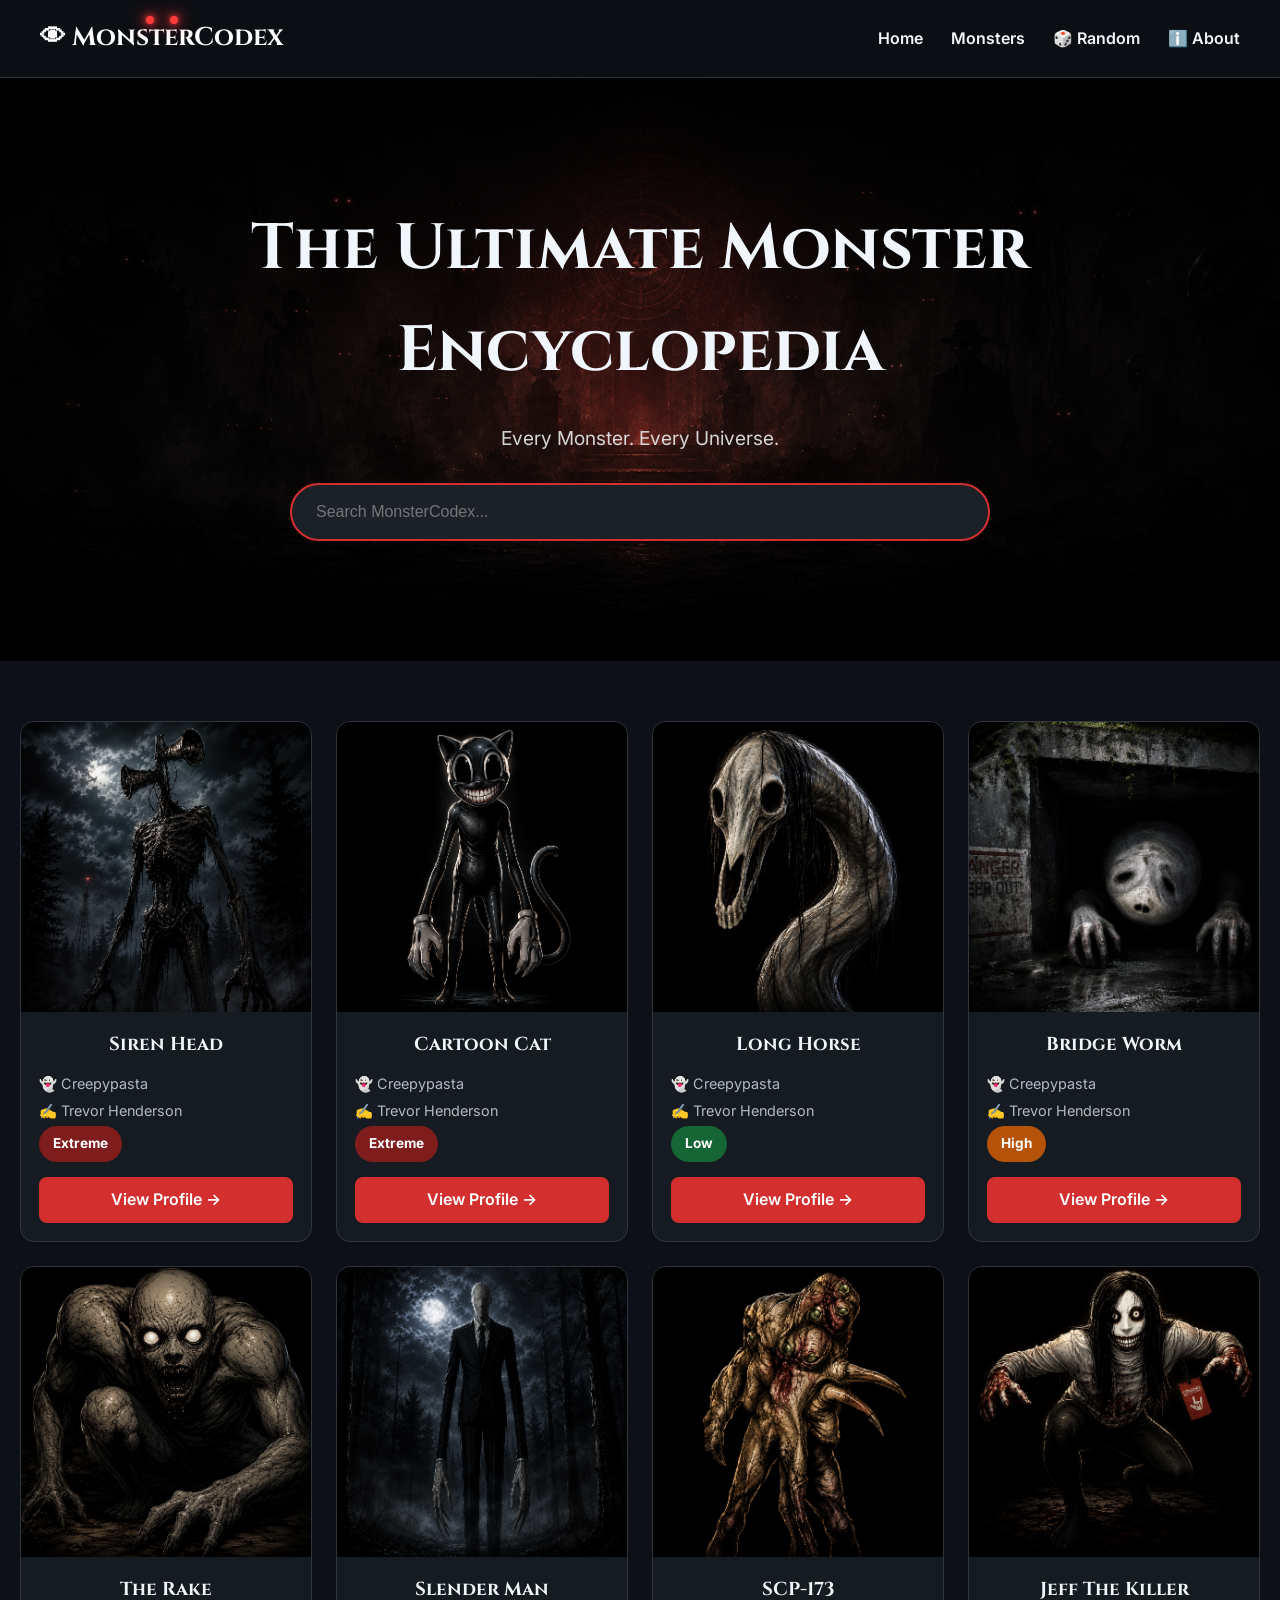
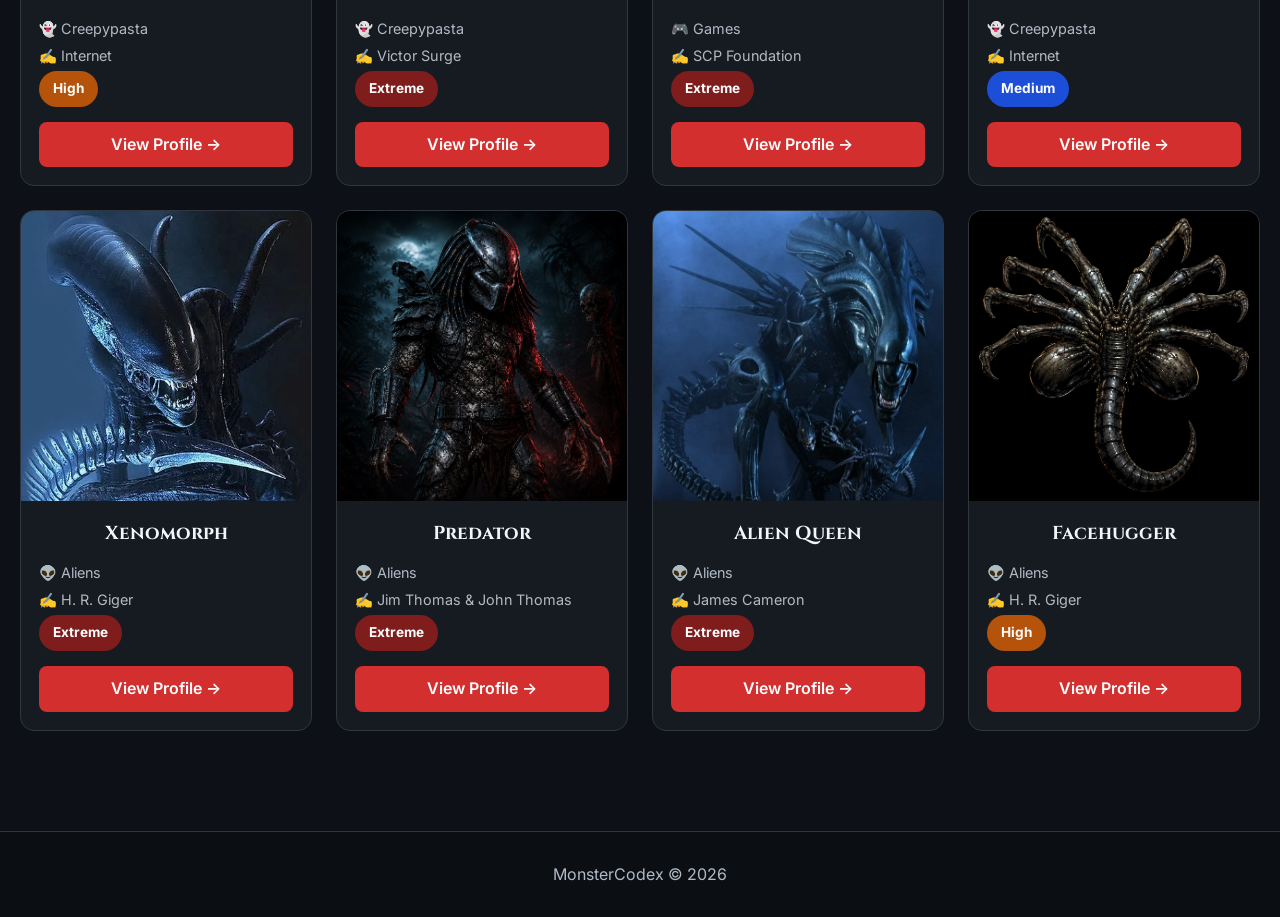
==== commit a4ab26bd: "Remove section title from featured monsters in index.html" ====
--- a/index.html
+++ b/index.html
@@ -138,10 +138,7 @@
     class="featured"
 >
 
-    <div class="section-title">
-
-        
-
+    
 
     <div class="monster-grid"></div>
 
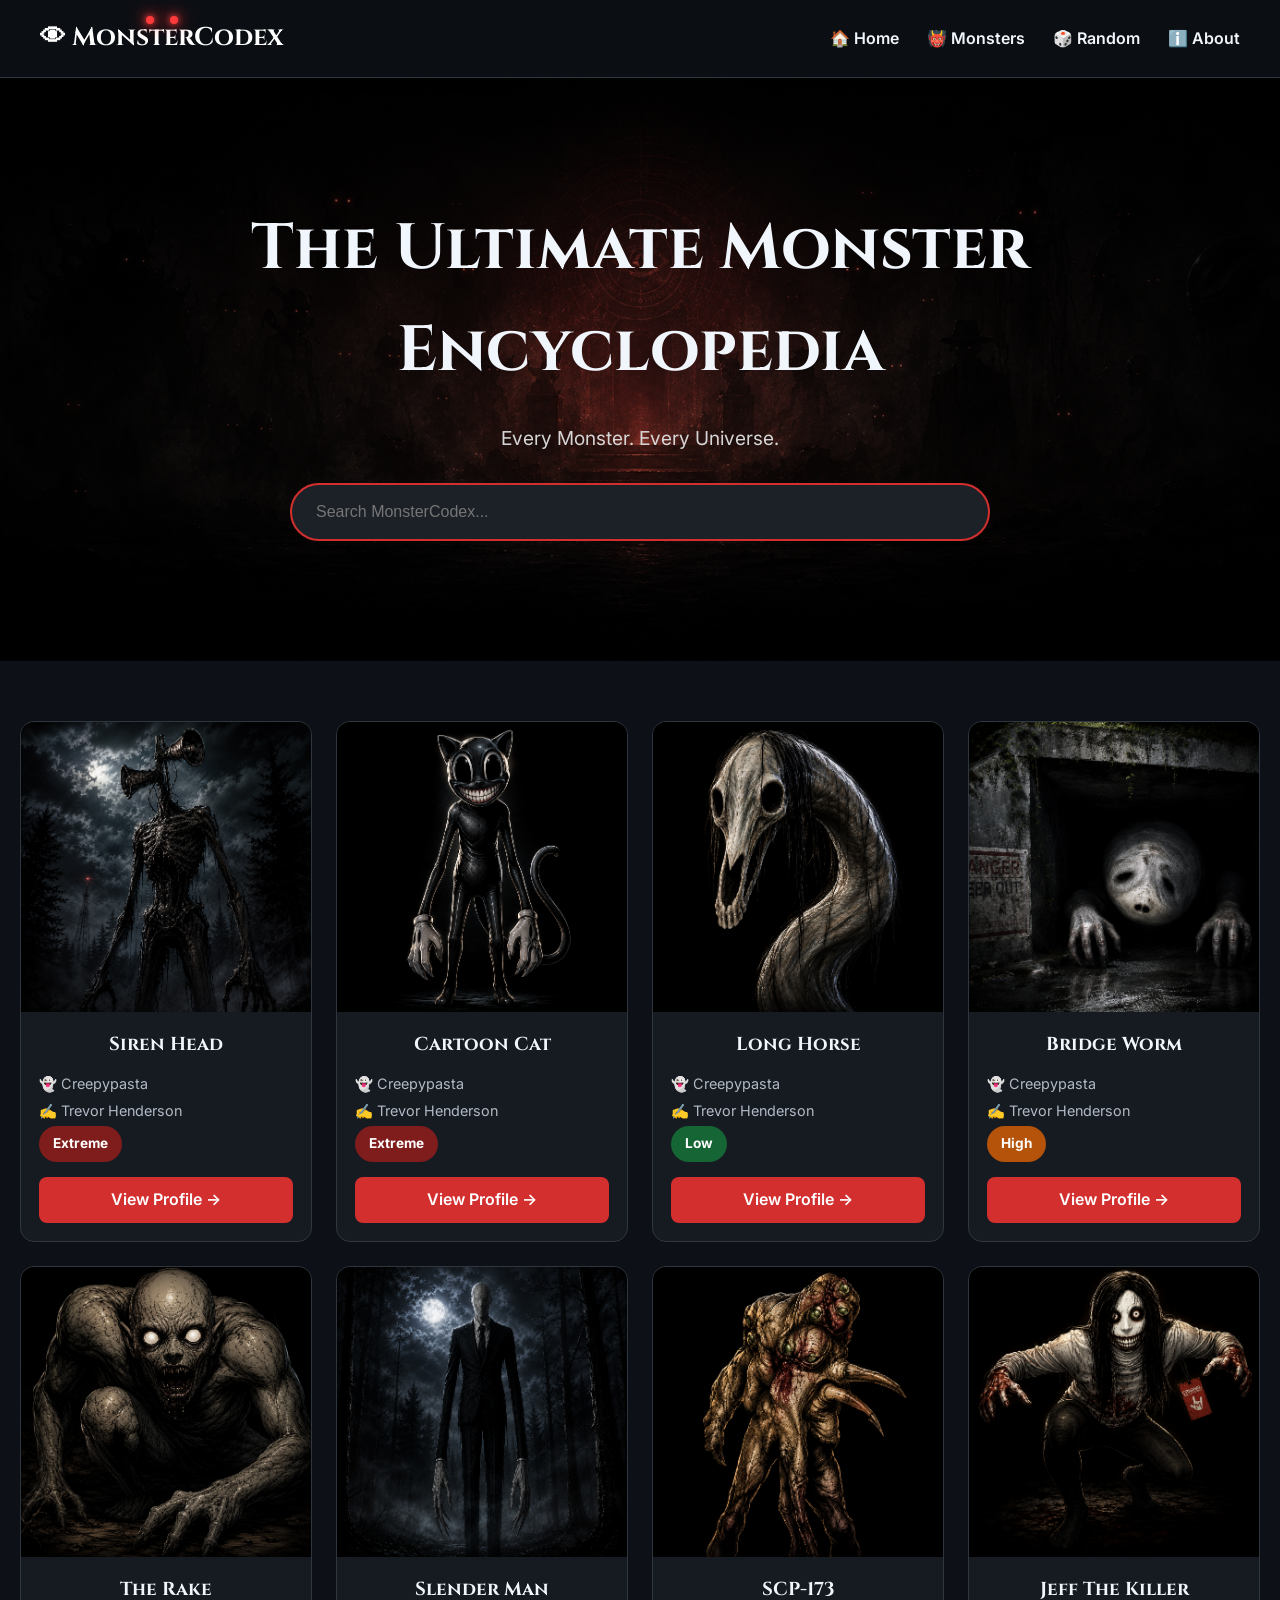
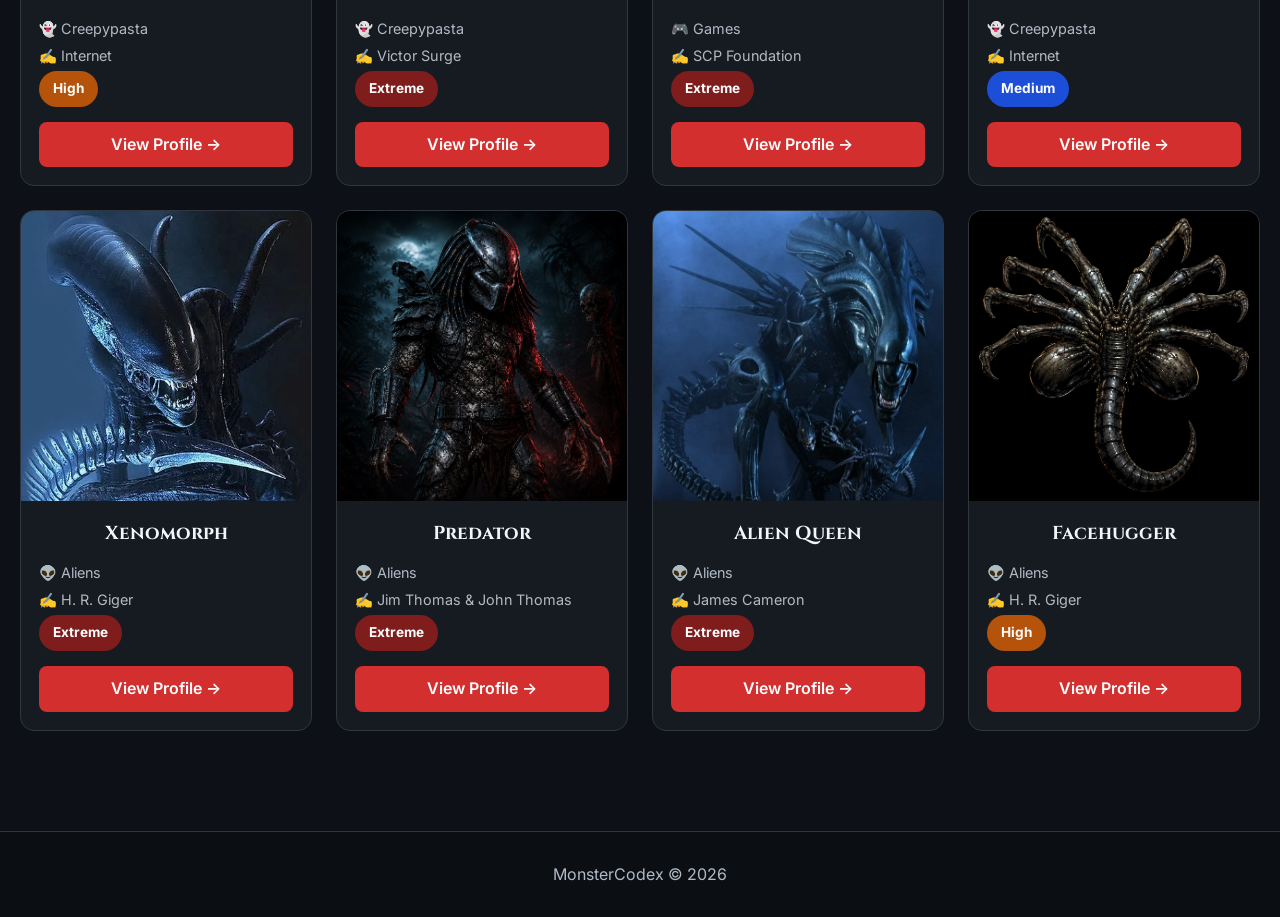
==== commit 73520cc7: "Add About page with detailed sections on MonsterCodex and its features" ====
--- a/index.html
+++ b/index.html
@@ -48,13 +48,13 @@
 
         <li>
             <a href="index.html">
-                Home
+               🏠 Home
             </a>
         </li>
 
         <li>
             <a href="monsters.html">
-                Monsters
+              👹 Monsters
             </a>
         </li>
 
--- a/style.css
+++ b/style.css
@@ -1858,4 +1858,161 @@
 
     }
 
+}
+
+/* =========================================
+   ABOUT PAGE
+========================================= */
+
+.about-page {
+    max-width: 1100px;
+    margin: 0 auto;
+    padding: 50px 20px 80px;
+}
+
+
+/* Hero */
+
+.about-hero {
+    text-align: center;
+    margin-bottom: 50px;
+}
+
+.about-hero h1 {
+    margin-bottom: 10px;
+}
+
+.about-tagline {
+    font-size: 1.2rem;
+    margin-bottom: 20px;
+}
+
+.about-intro {
+    max-width: 750px;
+    margin: 0 auto;
+    line-height: 1.8;
+}
+
+
+/* Sections */
+
+.about-section {
+    margin-bottom: 45px;
+}
+
+.about-section h2 {
+    margin-bottom: 15px;
+    padding-bottom: 10px;
+    border-bottom: 2px solid var(--red);
+}
+
+.about-section p {
+    line-height: 1.7;
+}
+
+
+/* Cards */
+
+.about-grid {
+    display: grid;
+    grid-template-columns: repeat(3, 1fr);
+    gap: 15px;
+    margin-top: 25px;
+}
+
+.about-card {
+    padding: 22px;
+
+    background: var(--panel);
+
+    border: 1px solid var(--border);
+
+    border-radius: 10px;
+
+    text-align: center;
+}
+
+.about-card-icon {
+    font-size: 2rem;
+    margin-bottom: 10px;
+}
+
+.about-card h3 {
+    margin: 8px 0;
+}
+
+.about-card p {
+    margin: 0;
+    font-size: 0.9rem;
+}
+
+
+/* Profile feature cards */
+
+.profile-features {
+    grid-template-columns: repeat(4, 1fr);
+}
+
+
+/* VS button */
+
+.about-button {
+    display: inline-block;
+
+    margin-top: 15px;
+
+    padding: 10px 18px;
+
+    border-radius: 6px;
+
+    text-decoration: none;
+
+    font-weight: 600;
+
+    background: var(--red);
+
+    color: white;
+}
+
+
+/* Final section */
+
+.about-final {
+    text-align: center;
+
+    max-width: 850px;
+
+    margin-left: auto;
+    margin-right: auto;
+}
+
+
+/* =========================================
+   MOBILE
+========================================= */
+
+@media (max-width: 900px) {
+
+    .about-grid {
+        grid-template-columns: repeat(2, 1fr);
+    }
+
+    .profile-features {
+        grid-template-columns: repeat(2, 1fr);
+    }
+
+}
+
+
+@media (max-width: 600px) {
+
+    .about-page {
+        padding: 30px 15px 60px;
+    }
+
+    .about-grid,
+    .profile-features {
+        grid-template-columns: 1fr;
+    }
+
 }
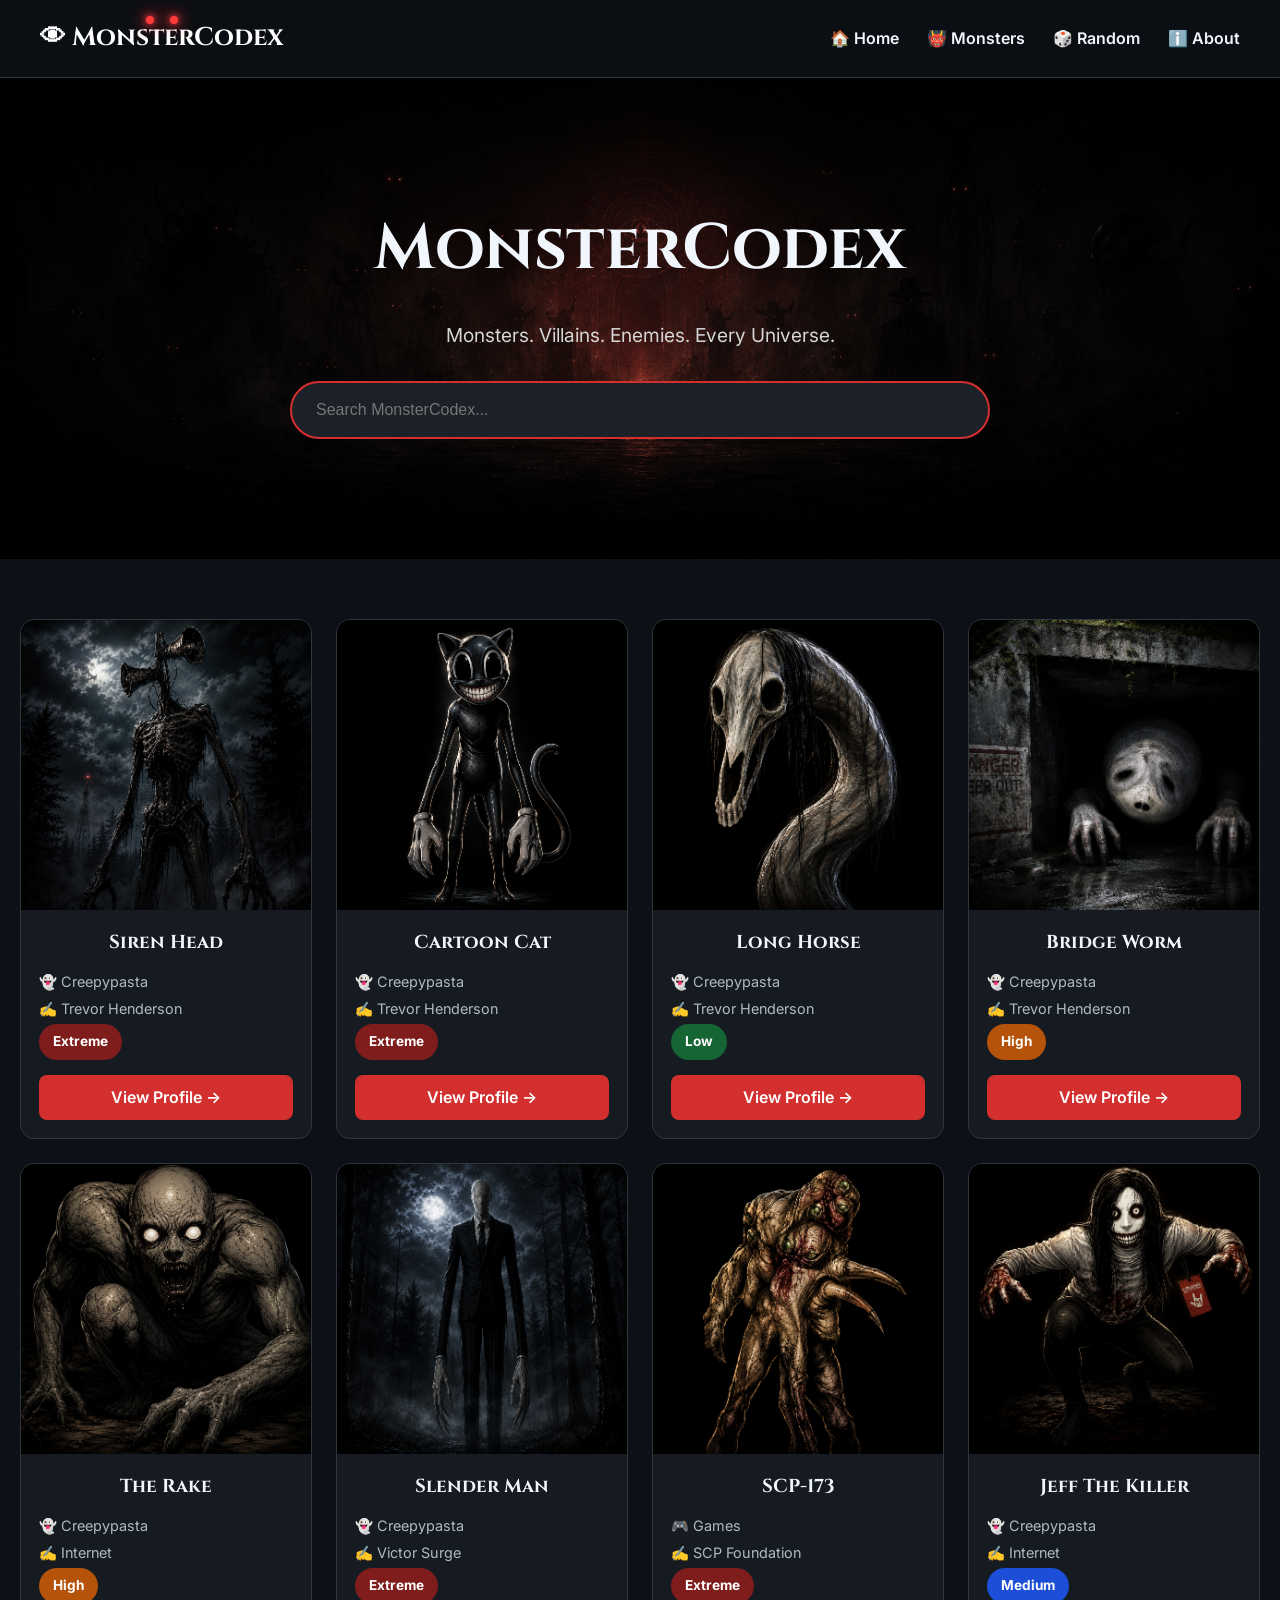
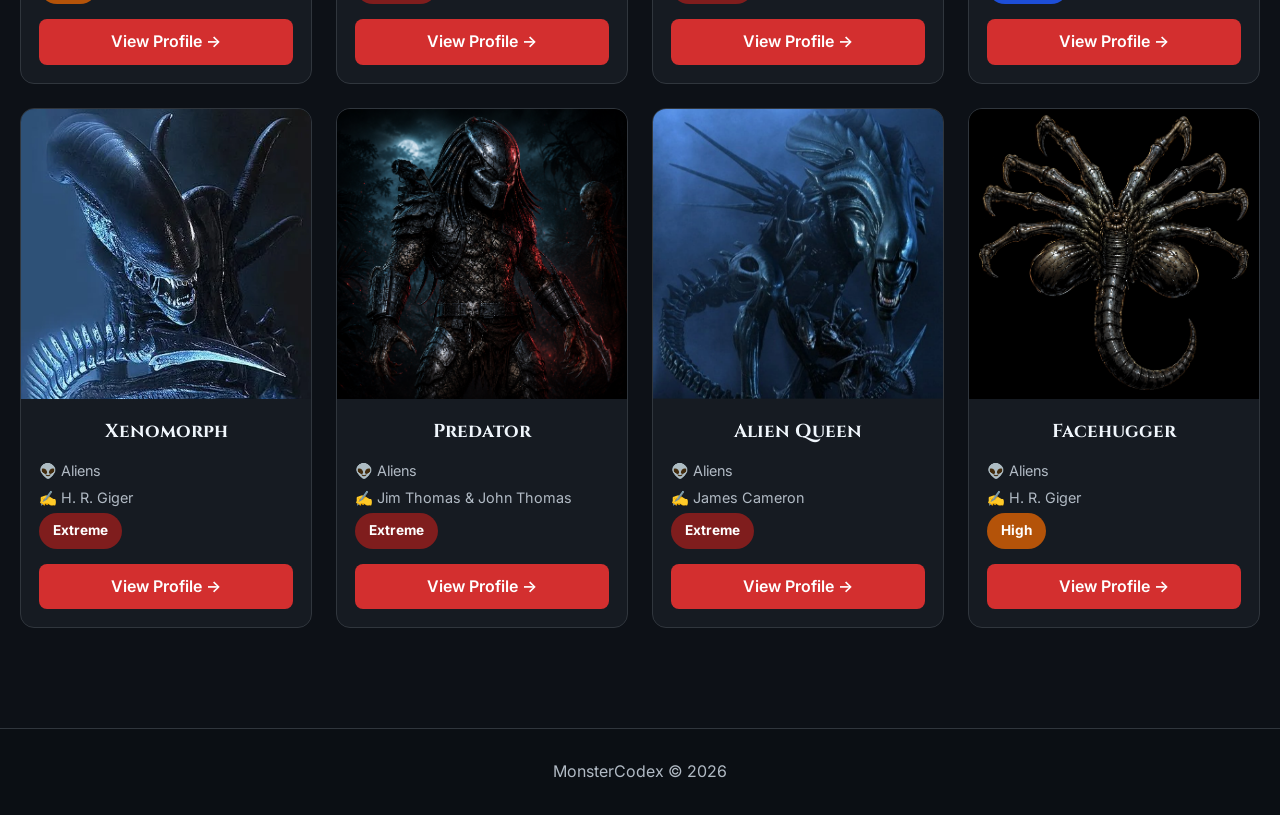
==== commit df6d3070: "Update hero section title and subtitle on index.html" ====
--- a/index.html
+++ b/index.html
@@ -86,11 +86,12 @@
     <div class="hero-content">
 
         <h1>
-            The Ultimate Monster Encyclopedia
+            MonsterCodex
+
         </h1>
 
         <p>
-            Every Monster. Every Universe.
+            Monsters. Villains. Enemies. Every Universe.
         </p>
 
 
--- a/style.css
+++ b/style.css
@@ -2015,4 +2015,148 @@
         grid-template-columns: 1fr;
     }
 
+}
+
+/* =========================================
+   ABOUT PAGE
+========================================= */
+
+.about-page {
+    max-width: 1100px;
+    margin: 0 auto;
+    padding: 50px 20px 80px;
+}
+
+.about-hero {
+    text-align: center;
+    margin-bottom: 50px;
+}
+
+.about-hero h1 {
+    margin-bottom: 10px;
+}
+
+.about-tagline {
+    font-size: 1.2rem;
+    margin-bottom: 20px;
+}
+
+.about-intro {
+    max-width: 750px;
+    margin: 0 auto;
+    line-height: 1.8;
+}
+
+.about-section {
+    margin-bottom: 45px;
+}
+
+.about-section h2 {
+    margin-bottom: 15px;
+    padding-bottom: 10px;
+    border-bottom: 2px solid var(--red);
+}
+
+.about-section p {
+    line-height: 1.7;
+}
+
+.about-grid {
+    display: grid;
+    grid-template-columns: repeat(3, 1fr);
+    gap: 15px;
+    margin-top: 25px;
+}
+
+.about-card {
+    padding: 22px;
+    background: var(--panel);
+    border: 1px solid var(--border);
+    border-radius: 10px;
+    text-align: center;
+}
+
+.about-card-icon {
+    font-size: 2rem;
+    margin-bottom: 10px;
+}
+
+.about-card h3 {
+    margin: 8px 0;
+}
+
+.about-card p {
+    margin: 0;
+    font-size: 0.9rem;
+}
+
+.profile-features {
+    grid-template-columns: repeat(4, 1fr);
+}
+
+.about-button {
+    display: inline-block;
+    margin-top: 15px;
+    padding: 10px 18px;
+    border-radius: 6px;
+    text-decoration: none;
+    font-weight: 600;
+    background: var(--red);
+    color: white;
+}
+
+.about-final {
+    text-align: center;
+    max-width: 850px;
+    margin-left: auto;
+    margin-right: auto;
+}
+
+@media (max-width: 900px) {
+
+    .about-grid {
+        grid-template-columns: repeat(2, 1fr);
+    }
+
+    .profile-features {
+        grid-template-columns: repeat(2, 1fr);
+    }
+
+}
+
+@media (max-width: 600px) {
+
+    .about-page {
+        padding: 30px 15px 60px;
+    }
+
+    .about-grid,
+    .profile-features {
+        grid-template-columns: 1fr;
+    }
+
+}
+
+/* =========================================
+   ABOUT DISCLAIMER
+========================================= */
+
+.about-disclaimer {
+    margin-top: 50px;
+    padding: 25px;
+
+    background: var(--panel);
+
+    border: 1px solid var(--border);
+
+    border-radius: 10px;
+}
+
+.about-disclaimer h2 {
+    margin-top: 0;
+}
+
+.about-disclaimer p {
+    font-size: 0.85rem;
+    line-height: 1.7;
 }
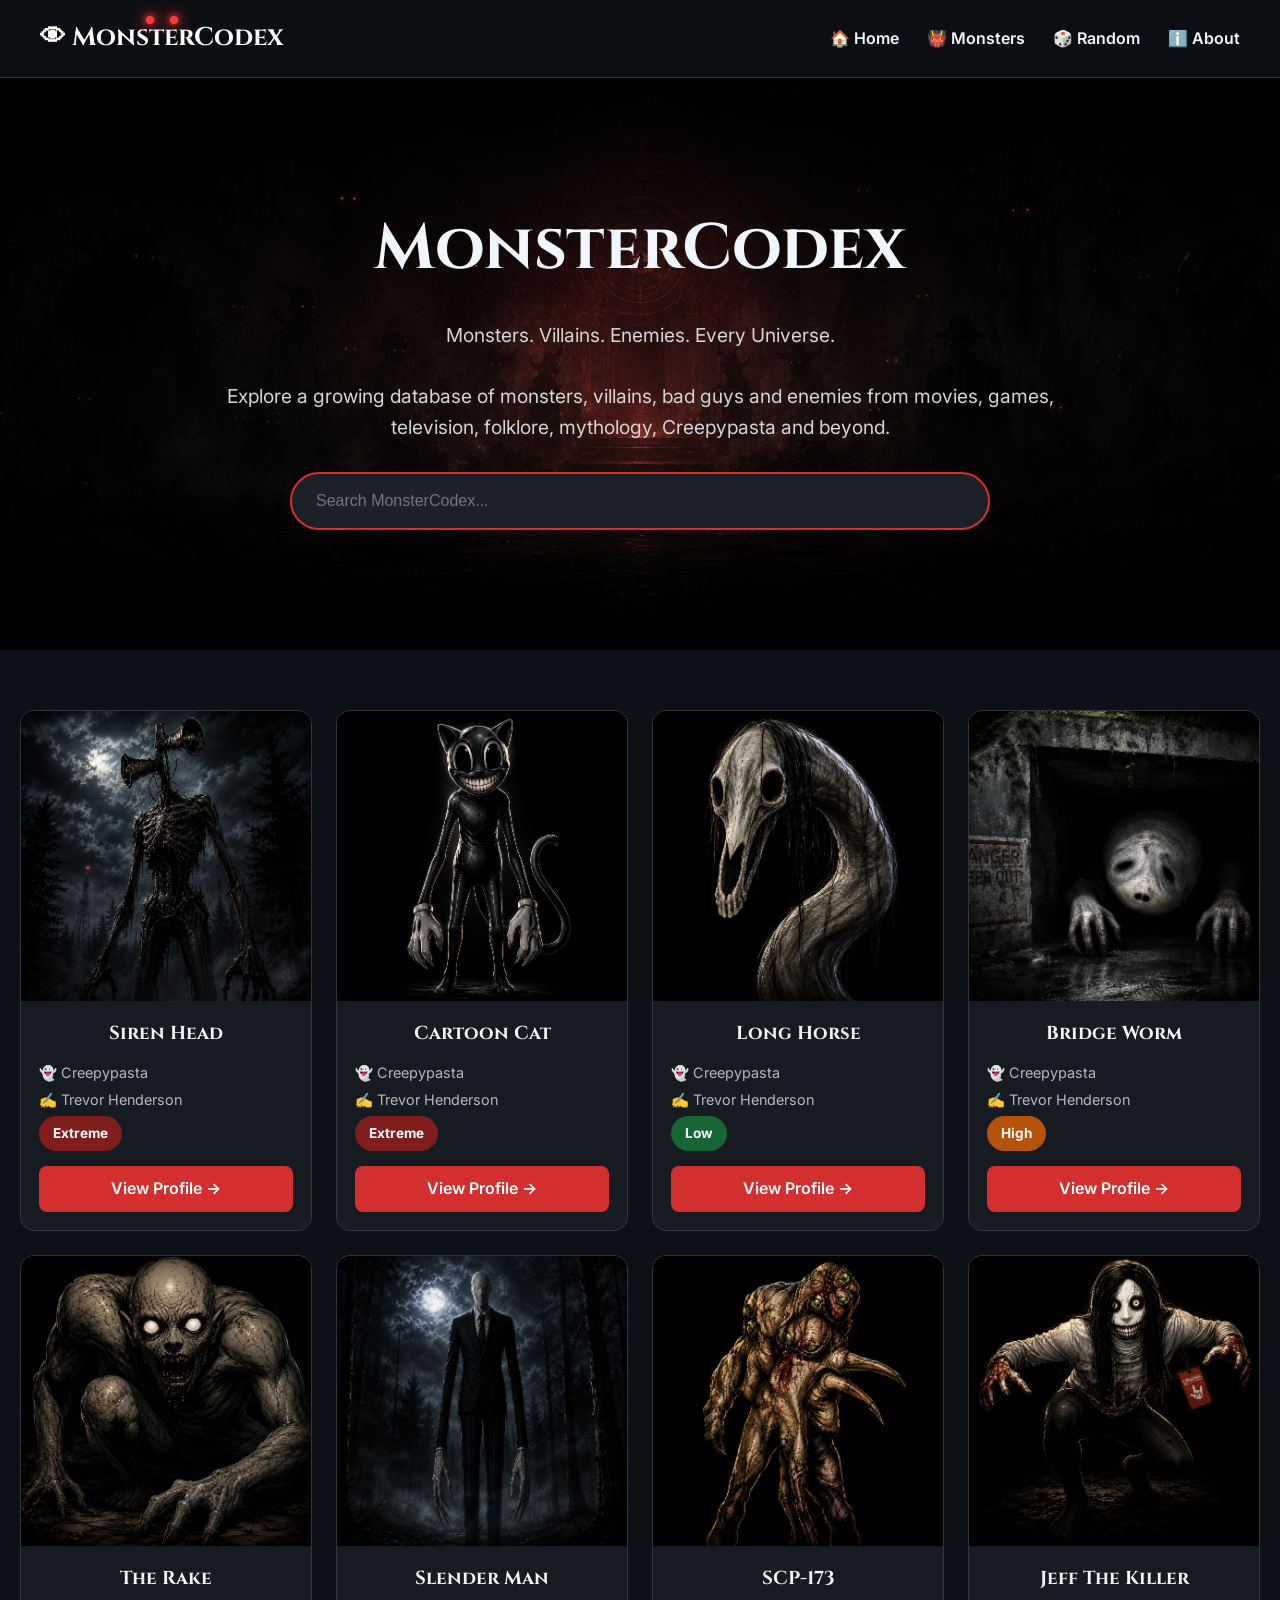
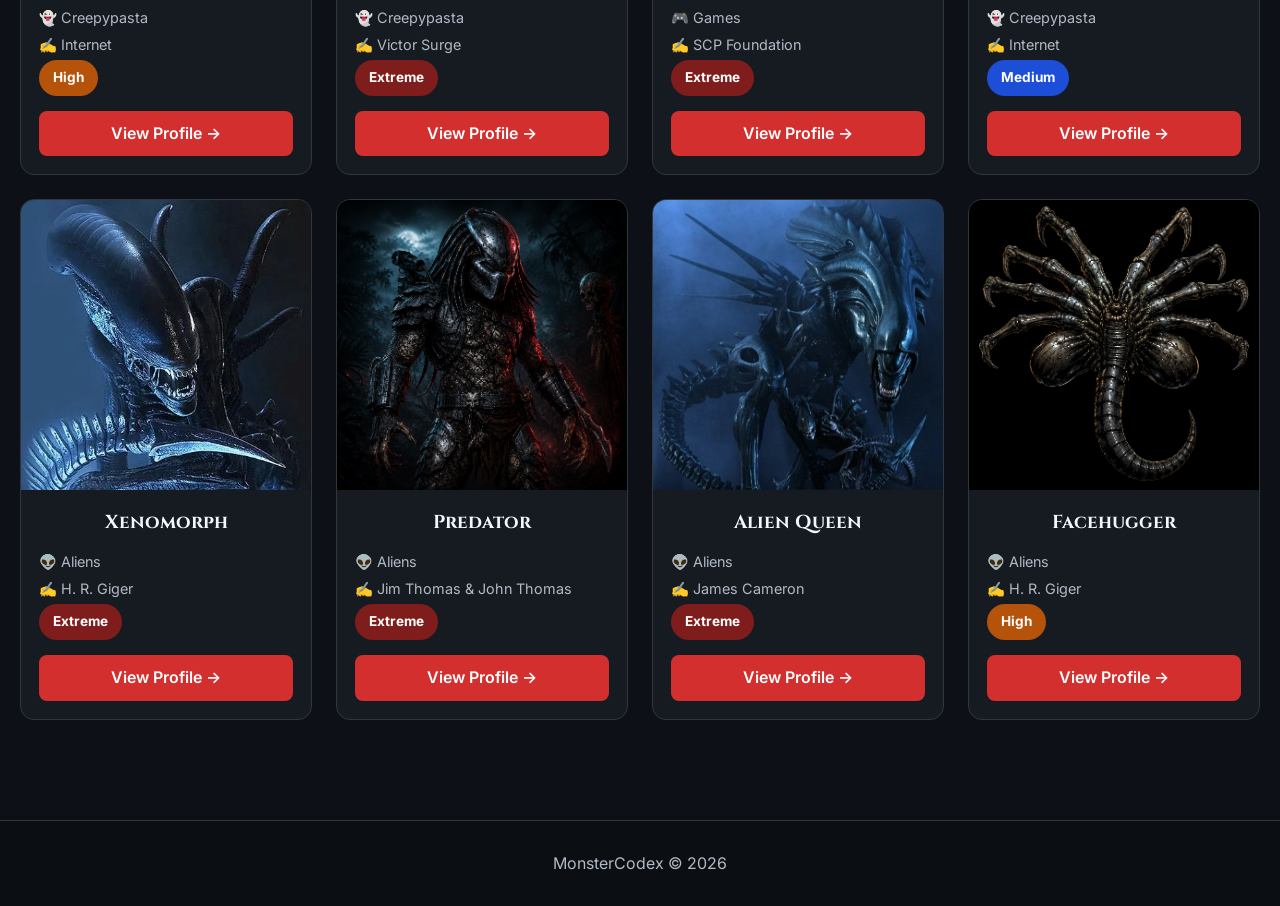
==== commit 6bd17204: "Add introductory paragraph to hero section in index.html" ====
--- a/index.html
+++ b/index.html
@@ -94,6 +94,10 @@
             Monsters. Villains. Enemies. Every Universe.
         </p>
 
+        <p>
+    Explore a growing database of monsters, villains, bad guys and enemies
+    from movies, games, television, folklore, mythology, Creepypasta and beyond.
+</p>
 
         <div class="search-container">
 
